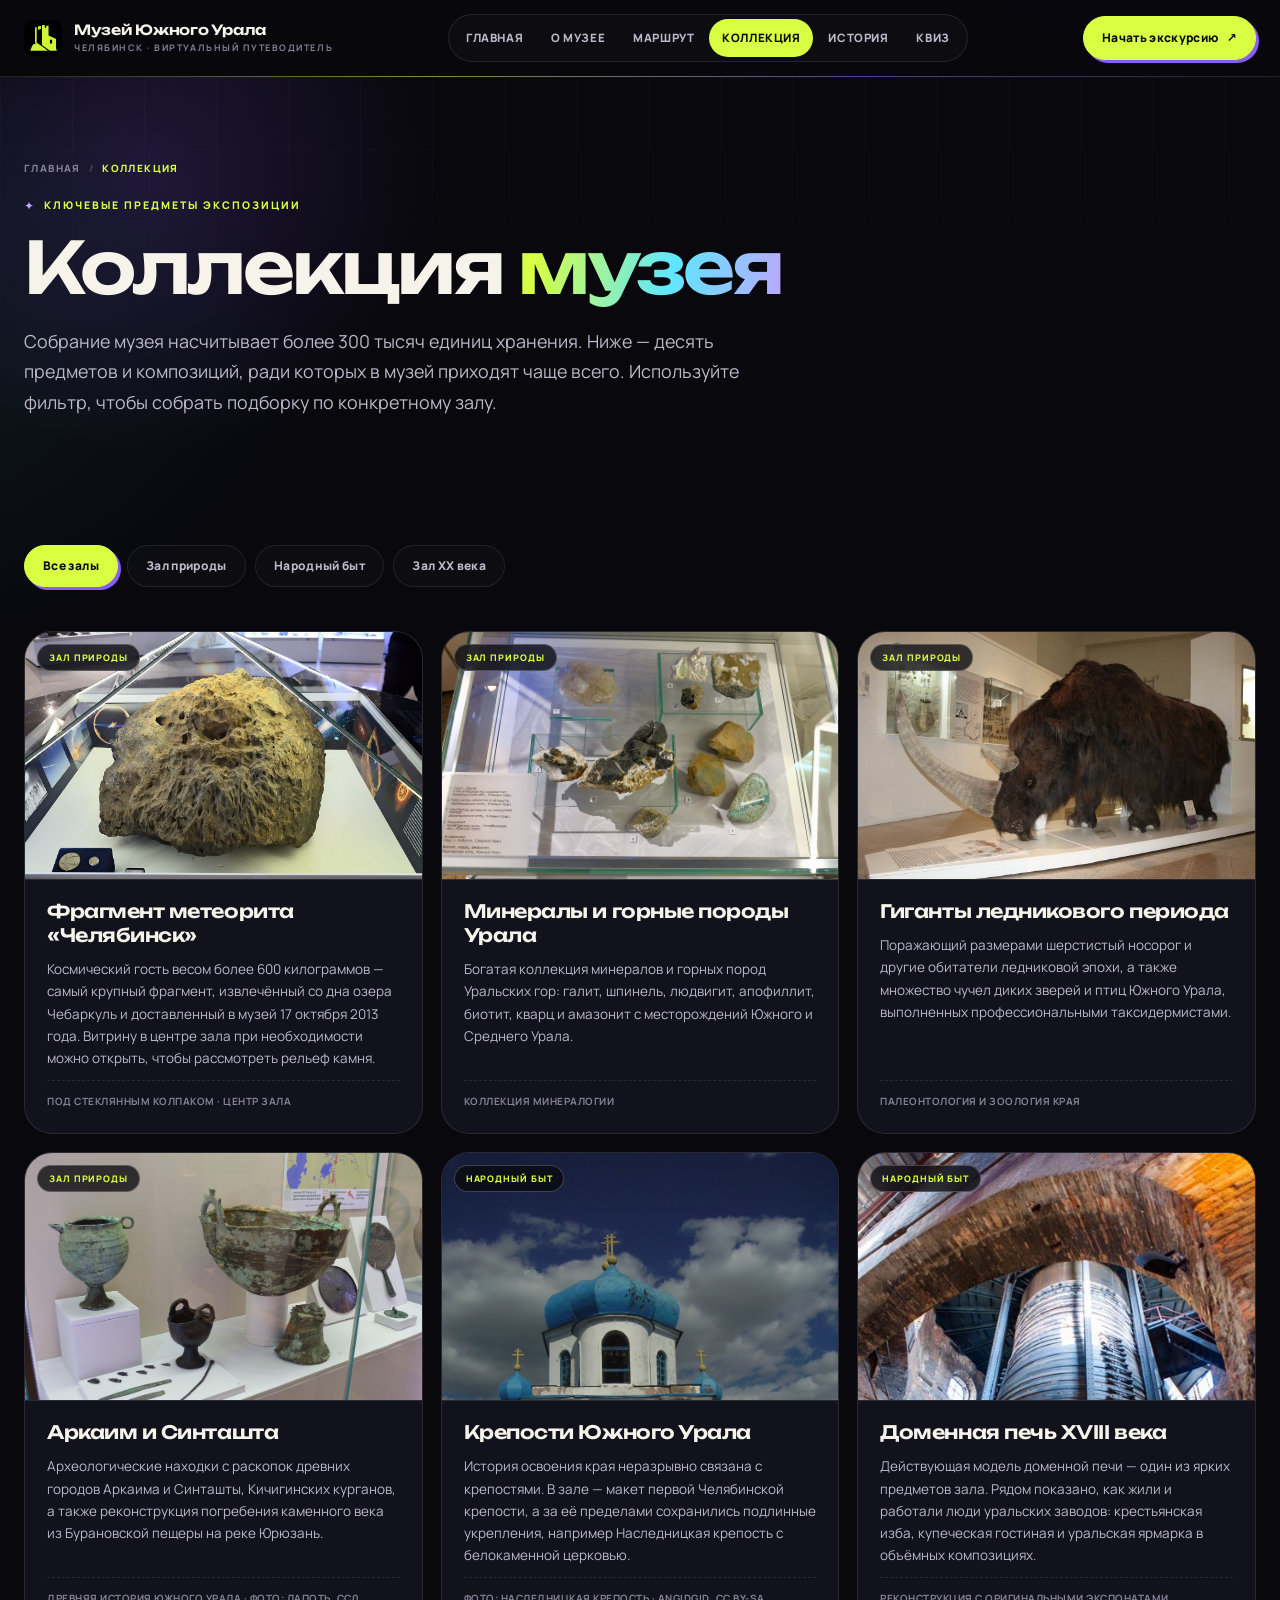
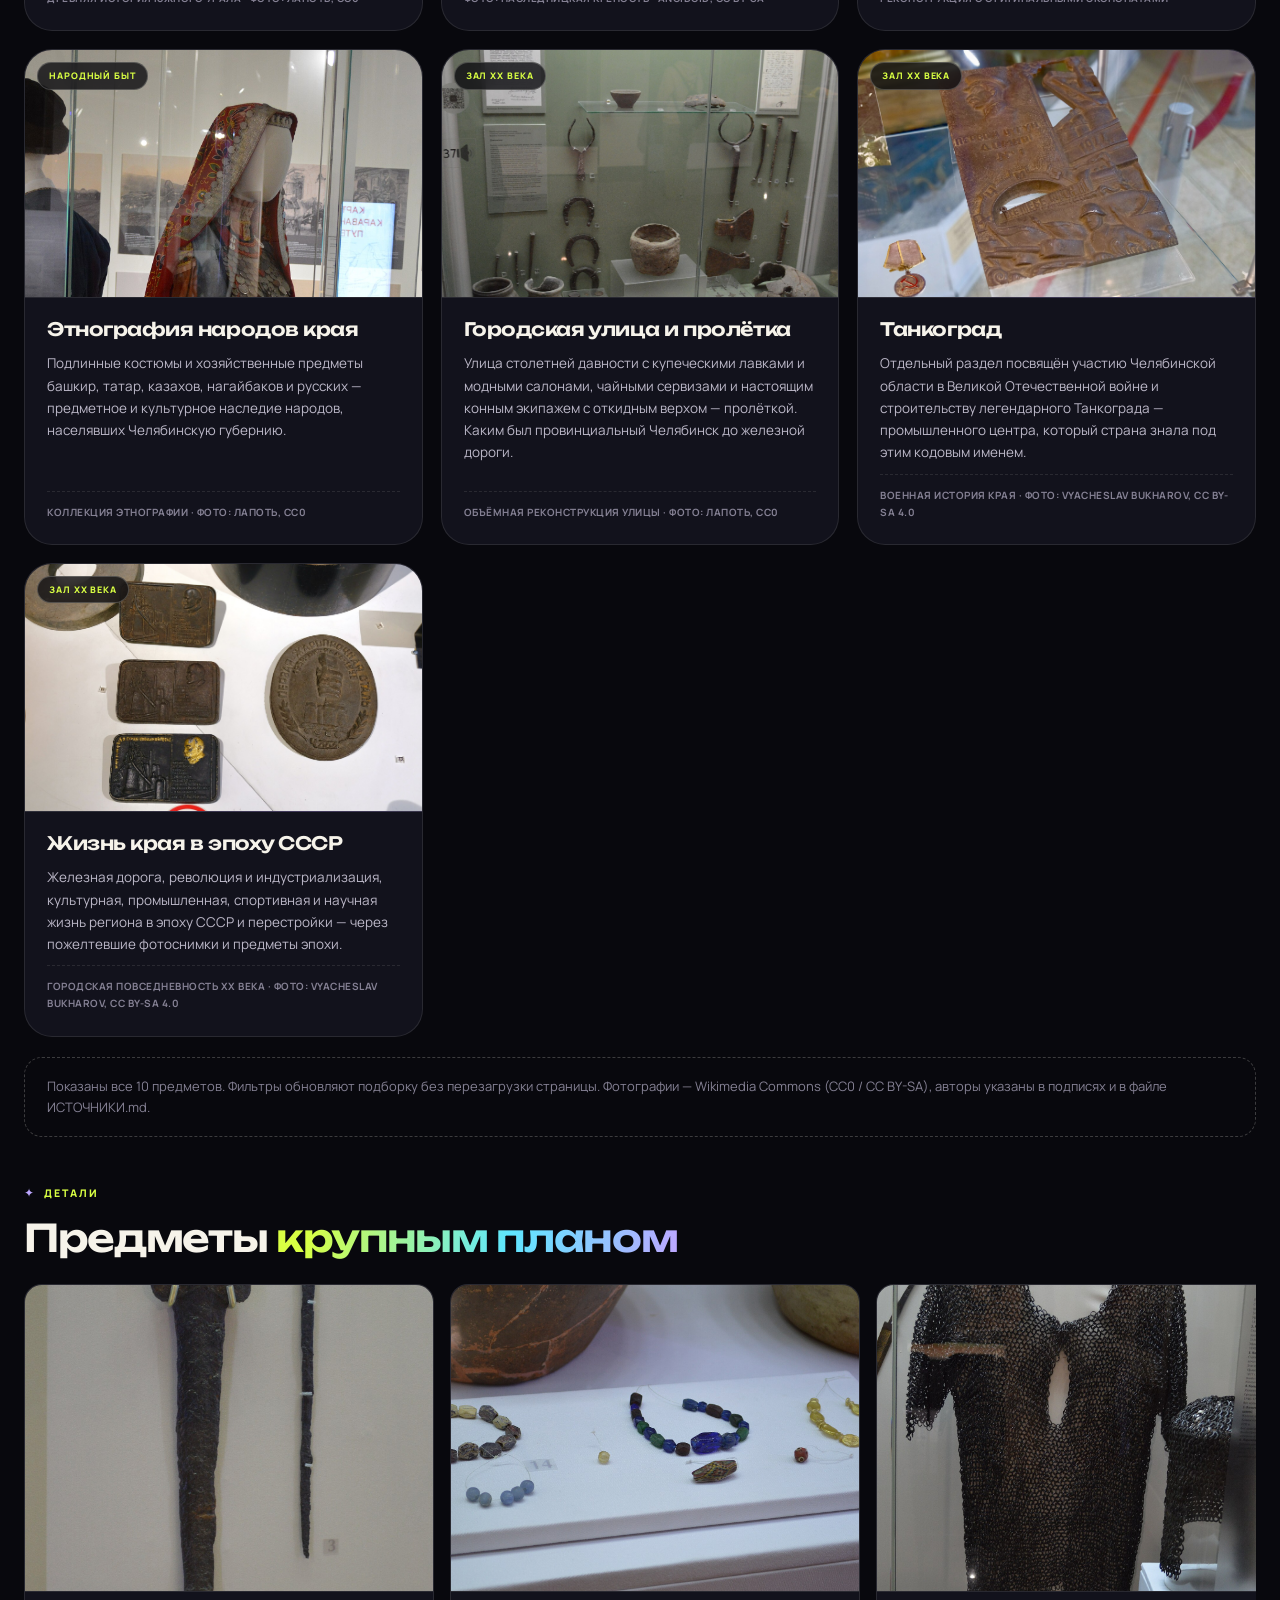
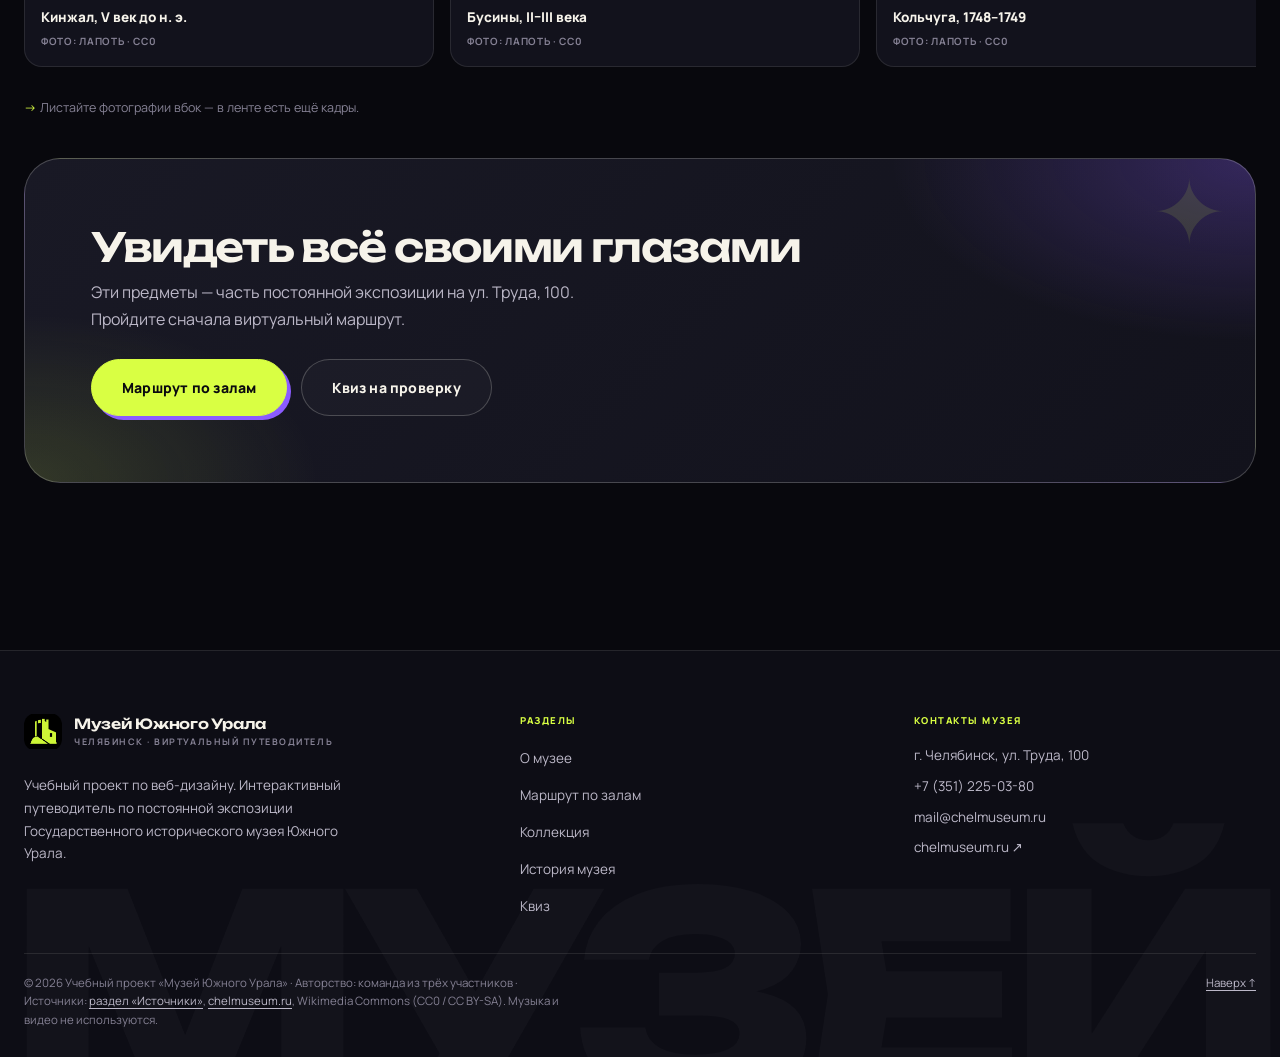
==== collection.html @ 5af78d79 "Сайт музея Южного Урала" ====
<!doctype html>
<html lang="ru">
<head>
  <meta charset="utf-8">
  <meta name="viewport" content="width=device-width, initial-scale=1">
  <meta name="theme-color" content="#08080d">
  <meta name="description" content="Коллекция постоянной экспозиции: метеорит «Челябинск», минералы Урала, макет крепости, доменная печь XVIII века, этнография и городская улица XX века.">
  <title>Коллекция · Музей Южного Урала — Челябинск</title>
  <link rel="stylesheet" href="css/style.css">
  <script src="js/main.js" defer></script>
  <script src="js/collection.js" defer></script>
</head>
<body>
  <a class="skip-link" href="#main">Перейти к содержанию</a>
  <header class="site-header">
    <div class="container">
      <a class="brand" href="index.html" aria-label="Музей Южного Урала — на главную">
        <img src="assets/images/Group 1.png" class="brand-mark" alt="Логотип" style="background: none; box-shadow: none; transform: none; object-fit: contain;">
        <span class="brand-name">Музей Южного Урала<span class="brand-sub">Челябинск · виртуальный путеводитель</span></span>
      </a>
      <button class="nav-toggle" type="button" aria-expanded="false" aria-controls="main-nav" aria-label="Открыть меню">
        <span aria-hidden="true"></span>
      </button>

      <nav class="main-nav" id="main-nav" aria-label="Основная навигация">
        <a href="index.html">Главная</a>
        <a href="museum.html">О музее</a>
        <a href="route.html">Маршрут</a>
        <a href="collection.html">Коллекция</a>
        <a href="history.html">История</a>
        <a href="quiz.html">Квиз</a>
      </nav>

      <a class="header-cta" href="route.html">Начать экскурсию <span aria-hidden="true">↗</span></a>
    </div>
  </header>

  <main id="main">

    <section class="page-hero" aria-labelledby="page-title">
      <div class="container">
        <ol class="breadcrumbs">
          <li><a href="index.html">Главная</a></li>
          <li aria-current="page">Коллекция</li>
        </ol>

        <p class="eyebrow">Ключевые предметы экспозиции</p>
        <h1 class="page-title" id="page-title">Коллекция <em>музея</em></h1>
        <p class="page-lead">
          Собрание музея насчитывает более 300 тысяч единиц хранения.
          Ниже — десять предметов и композиций, ради которых в музей приходят чаще всего.
          Используйте фильтр, чтобы собрать подборку по конкретному залу.
        </p>
      </div>
    </section>

    <section class="section section--tight" aria-label="Подборка экспонатов">
      <div class="container">

        <div class="filters" role="group" aria-label="Фильтр по залам">
          <button class="filter-button is-active" type="button" data-filter="all" aria-pressed="true">Все залы</button>
          <button class="filter-button" type="button" data-filter="hall1" aria-pressed="false">Зал природы</button>
          <button class="filter-button" type="button" data-filter="hall2" aria-pressed="false">Народный быт</button>
          <button class="filter-button" type="button" data-filter="hall3" aria-pressed="false">Зал XX века</button>
        </div>

        <div class="exhibit-grid" id="exhibit-grid">

          <!-- Зал 1 -->
          <article class="exhibit" data-hall="hall1">
            <div class="exhibit-media">
              <img src="assets/images/meteorite.jpg" width="1400" height="1050"
                   alt="Фрагмент Челябинского метеорита в стеклянной витрине">
              <span class="exhibit-hall">Зал природы</span>
            </div>
            <div class="exhibit-body">
              <h3>Фрагмент метеорита «Челябинск»</h3>
              <p>
                Космический гость весом более 600 килограммов — самый крупный фрагмент,
                извлечённый со дна озера Чебаркуль и доставленный в музей 17 октября 2013 года.
                Витрину в центре зала при необходимости можно открыть, чтобы рассмотреть рельеф камня.
              </p>
              <span class="exhibit-note">Под стеклянным колпаком · центр зала</span>
            </div>
          </article>

          <article class="exhibit" data-hall="hall1">
            <div class="exhibit-media">
              <img src="assets/images/minerals.jpg" width="1400" height="787"
                   alt="Витрина с образцами минералов и горных пород Уральских гор">
              <span class="exhibit-hall">Зал природы</span>
            </div>
            <div class="exhibit-body">
              <h3>Минералы и горные породы Урала</h3>
              <p>
                Богатая коллекция минералов и горных пород Уральских гор: галит, шпинель,
                людвигит, апофиллит, биотит, кварц и амазонит с месторождений Южного и Среднего Урала.
              </p>
              <span class="exhibit-note">Коллекция минералогии</span>
            </div>
          </article>

          <article class="exhibit" data-hall="hall1">
                        <div class="exhibit-media">
              <img src="assets/images/129701196636447-med.jpeg" width="1400" height="787" loading="lazy" alt="Шерстистый носорог в экспозиции музея">
              <span class="exhibit-hall">Зал природы</span>
            </div>
            <div class="exhibit-body">
              <h3>Гиганты ледникового периода</h3>
              <p>
                Поражающий размерами шерстистый носорог и другие обитатели ледниковой эпохи,
                а также множество чучел диких зверей и птиц Южного Урала, выполненных
                профессиональными таксидермистами.
              </p>
              <span class="exhibit-note">Палеонтология и зоология края</span>
            </div>
          </article>

          <article class="exhibit" data-hall="hall1">
            <div class="exhibit-media">
              <img src="assets/images/artifact-cauldrons.jpg" width="1920" height="1423" loading="lazy"
                   alt="Бронзовые котлы иткульской культуры — археологические находки древнего Южного Урала">
              <span class="exhibit-hall">Зал природы</span>
            </div>
            <div class="exhibit-body">
              <h3>Аркаим и Синташта</h3>
              <p>
                Археологические находки с раскопок древних городов Аркаима и Синташты,
                Кичигинских курганов, а также реконструкция погребения каменного века
                из Бурановской пещеры на реке Юрюзань.
              </p>
              <span class="exhibit-note">Древняя история Южного Урала · фото: Лапоть, CC0</span>
            </div>
          </article>

          <!-- Зал 2 -->
          <article class="exhibit" data-hall="hall2">
            <div class="exhibit-media">
              <img src="assets/images/fortress.jpg" width="1400" height="1867"
                   alt="Белая Наследницкая крепость с голубыми главами под облачным небом">
              <span class="exhibit-hall">Народный быт</span>
            </div>
            <div class="exhibit-body">
              <h3>Крепости Южного Урала</h3>
              <p>
                История освоения края неразрывно связана с крепостями. В зале — макет
                первой Челябинской крепости, а за её пределами сохранились подлинные
                укрепления, например Наследницкая крепость с белокаменной церковью.
              </p>
              <span class="exhibit-note">Фото: Наследницкая крепость · Angidgid, CC BY-SA</span>
            </div>
          </article>

          <article class="exhibit" data-hall="hall2">
            <div class="exhibit-media">
              <img src="assets/images/severskaya-domna-7.jpg" width="1400" height="1050" loading="lazy" alt="Действующая модель доменной печи XVIII века в экспозиции">
              <span class="exhibit-hall">Народный быт</span>
            </div>
            <div class="exhibit-body">
              <h3>Доменная печь XVIII века</h3>
              <p>
                Действующая модель доменной печи — один из ярких предметов зала.
                Рядом показано, как жили и работали люди уральских заводов: крестьянская
                изба, купеческая гостиная и уральская ярмарка в объёмных композициях.
              </p>
              <span class="exhibit-note">Реконструкция с оригинальными экспонатами</span>
            </div>
          </article>

          <article class="exhibit" data-hall="hall2">
            <div class="exhibit-media">
              <img src="assets/images/artifact-dress.jpg" width="1280" height="2285" loading="lazy"
                   alt="Башкирский праздничный женский костюм 1920-х годов в экспозиции музея">
              <span class="exhibit-hall">Народный быт</span>
            </div>
            <div class="exhibit-body">
              <h3>Этнография народов края</h3>
              <p>
                Подлинные костюмы и хозяйственные предметы башкир, татар, казахов,
                нагайбаков и русских — предметное и культурное наследие народов,
                населявших Челябинскую губернию.
              </p>
              <span class="exhibit-note">Коллекция этнографии · фото: Лапоть, CC0</span>
            </div>
          </article>

          <!-- Зал 3 -->
          <article class="exhibit" data-hall="hall3">
            <div class="exhibit-media">
              <img src="assets/images/artifact-ware.jpg" width="1920" height="1578" loading="lazy"
                   alt="Городская посуда, утюги и предметы быта XVIII–XIX веков из собрания музея">
              <span class="exhibit-hall">Зал XX века</span>
            </div>
            <div class="exhibit-body">
              <h3>Городская улица и пролётка</h3>
              <p>
                Улица столетней давности с купеческими лавками и модными салонами,
                чайными сервизами и настоящим конным экипажем с откидным верхом — пролёткой.
                Каким был провинциальный Челябинск до железной дороги.
              </p>
              <span class="exhibit-note">Объёмная реконструкция улицы · фото: Лапоть, CC0</span>
            </div>
          </article>

          <article class="exhibit" data-hall="hall3">
            <div class="exhibit-media">
              <img src="assets/images/hall-xx.jpg" width="1920" height="1077" loading="lazy"
                   alt="Экспозиция зала истории XX века с витринами и объёмными композициями">
              <span class="exhibit-hall">Зал XX века</span>
            </div>
            <div class="exhibit-body">
              <h3>Танкоград</h3>
              <p>
                Отдельный раздел посвящён участию Челябинской области в Великой
                Отечественной войне и строительству легендарного Танкограда —
                промышленного центра, который страна знала под этим кодовым именем.
              </p>
              <span class="exhibit-note">Военная история края · фото: Vyacheslav Bukharov, CC BY-SA 4.0</span>
            </div>
          </article>

          <article class="exhibit" data-hall="hall3">
            <div class="exhibit-media">
              <img src="assets/images/hall-xx-2.jpg" width="1920" height="1077" loading="lazy"
                   alt="Витрины зала истории XX века с документами, фотографиями и предметами эпохи">
              <span class="exhibit-hall">Зал XX века</span>
            </div>
            <div class="exhibit-body">
              <h3>Жизнь края в эпоху СССР</h3>
              <p>
                Железная дорога, революция и индустриализация, культурная,
                промышленная, спортивная и научная жизнь региона в эпоху СССР
                и перестройки — через пожелтевшие фотоснимки и предметы эпохи.
              </p>
              <span class="exhibit-note">Городская повседневность XX века · фото: Vyacheslav Bukharov, CC BY-SA 4.0</span>
            </div>
          </article>

        </div>

        <p class="license-note" id="filter-status" role="status" aria-live="polite">
          Показаны все 10 предметов. Фильтры обновляют подборку без перезагрузки страницы.
          Фотографии — Wikimedia Commons (CC0 / CC BY-SA), авторы указаны в подписях
          и в файле ИСТОЧНИКИ.md.
        </p>

        <div class="section-head reveal" style="margin-top: 48px; margin-bottom: 22px;">
          <div>
            <p class="eyebrow">Детали</p>
            <h2 class="section-title" style="font-size: clamp(24px, 3vw, 38px);">Предметы <em>крупным планом</em></h2>
          </div>
        </div>

        <div class="photo-strip reveal">
          <figure>
            <img src="assets/images/artifact-dagger.jpg" width="1280" height="2290" loading="lazy"
                 alt="Кинжал V века до нашей эры из археологической коллекции музея">
            <figcaption>
              <strong>Кинжал, V век до н. э.</strong>
              <span>Фото: Лапоть · CC0</span>
            </figcaption>
          </figure>
          <figure>
            <img src="assets/images/artifact-beads.jpg" width="1920" height="1041" loading="lazy"
                 alt="Бусины II–III веков из стекла и сердолика">
            <figcaption>
              <strong>Бусины, II–III века</strong>
              <span>Фото: Лапоть · CC0</span>
            </figcaption>
          </figure>
          <figure>
            <img src="assets/images/artifact-chainmail.jpg" width="1280" height="1532" loading="lazy"
                 alt="Кольчуга середины XVIII века из Центральной Азии">
            <figcaption>
              <strong>Кольчуга, 1748–1749</strong>
              <span>Фото: Лапоть · CC0</span>
            </figcaption>
          </figure>
          <figure>
            <img src="assets/images/artifact-sword.jpg" width="1280" height="2164" loading="lazy"
                 alt="Европейский меч X–XI веков, найденный в Челябинской области">
            <figcaption>
              <strong>Меч, X–XI века</strong>
              <span>Фото: Лапоть · CC0</span>
            </figcaption>
          </figure>
        </div>
        <p class="gallery-note">Листайте фотографии вбок — в ленте есть ещё кадры.</p>

        <div class="cta-block reveal" style="margin-top: 40px;">
          <div>
            <h2>Увидеть всё своими глазами</h2>
            <p>Эти предметы — часть постоянной экспозиции на ул. Труда, 100. Пройдите сначала виртуальный маршрут.</p>
          </div>
          <div class="cta-actions">
            <a class="button button--primary" href="route.html">Маршрут по залам</a>
            <a class="button button--ghost" href="quiz.html">Квиз на проверку</a>
          </div>
        </div>

      </div>
    </section>

  </main>

  <footer class="site-footer">
    <div class="container">
      <div class="footer-grid">
        <div class="footer-about">
          <a class="brand" href="index.html">
            <img src="assets/images/Group 1.png" class="brand-mark" alt="Логотип" style="background: none; box-shadow: none; transform: none; object-fit: contain;">
            <span class="brand-name">Музей Южного Урала<span class="brand-sub">Челябинск · виртуальный путеводитель</span></span>
          </a>
          <p>
            Учебный проект по веб-дизайну. Интерактивный путеводитель по постоянной
            экспозиции Государственного исторического музея Южного Урала.
          </p>
        </div>

        <div class="footer-col">
          <h3>Разделы</h3>
          <ul>
            <li><a href="museum.html">О музее</a></li>
            <li><a href="route.html">Маршрут по залам</a></li>
            <li><a href="collection.html">Коллекция</a></li>
            <li><a href="history.html">История музея</a></li>
            <li><a href="quiz.html">Квиз</a></li>
          </ul>
        </div>

        <div class="footer-col">
          <h3>Контакты музея</h3>
          <address>
            <span>г. Челябинск, ул. Труда, 100</span>
            <a href="tel:+73512250380">+7 (351) 225-03-80</a>
            <a href="mailto:mail@chelmuseum.ru">mail@chelmuseum.ru</a>
            <a href="https://chelmuseum.ru/" target="_blank" rel="noreferrer">chelmuseum.ru ↗</a>
          </address>
        </div>
      </div>

      <div class="footer-bottom">
        <p>
          © <span id="current-year">2026</span> Учебный проект «Музей Южного Урала» ·
          Авторство: команда из трёх участников · Источники: <a href="index.html#sources">раздел «Источники»</a>,
          <a href="https://chelmuseum.ru/" target="_blank" rel="noreferrer">chelmuseum.ru</a>,
          Wikimedia Commons (CC0 / CC BY-SA). Музыка и видео не используются.
        </p>
        <a href="#main">Наверх ↑</a>
      </div>
    </div>
  </footer>
</body>
</html>
---- css/style.css ----
@font-face {
  font-family: 'Manrope';
  src: url('../assets/fonts/manrope-400.ttf') format('truetype');
  font-weight: 400;
  font-style: normal;
  font-display: swap;
}
@font-face {
  font-family: 'Manrope';
  src: url('../assets/fonts/manrope-500.ttf') format('truetype');
  font-weight: 500;
  font-style: normal;
  font-display: swap;
}
@font-face {
  font-family: 'Manrope';
  src: url('../assets/fonts/manrope-700.ttf') format('truetype');
  font-weight: 700;
  font-style: normal;
  font-display: swap;
}
@font-face {
  font-family: 'Manrope';
  src: url('../assets/fonts/manrope-800.ttf') format('truetype');
  font-weight: 800;
  font-style: normal;
  font-display: swap;
}
@font-face {
  font-family: 'Unbounded';
  src: url('../assets/fonts/unbounded-400.ttf') format('truetype');
  font-weight: 400;
  font-style: normal;
  font-display: swap;
}
@font-face {
  font-family: 'Unbounded';
  src: url('../assets/fonts/unbounded-600.ttf') format('truetype');
  font-weight: 600;
  font-style: normal;
  font-display: swap;
}
@font-face {
  font-family: 'Unbounded';
  src: url('../assets/fonts/unbounded-800.ttf') format('truetype');
  font-weight: 800;
  font-style: normal;
  font-display: swap;
}

:root {
  color-scheme: dark;

  --bg: #08080d;
  --bg-soft: #0d0d15;
  --surface: #12121c;
  --surface-2: #191925;
  --surface-3: #22222f;
  --line: rgba(246, 243, 234, 0.10);
  --line-strong: rgba(246, 243, 234, 0.22);

  --ink: #f6f3ea;
  --ink-dim: #bcb8c8;
  --muted: #858194;

  --lime: #d9ff43;
  --lime-2: #edffa0;
  --violet: #8b5cff;
  --violet-2: #bda7ff;
  --coral: #ff6b57;
  --cyan: #5ee7ff;
  --ok: #7dffa8;

  --display: 'Unbounded', 'Segoe UI', system-ui, -apple-system, 'Helvetica Neue', Arial, sans-serif;
  --sans: 'Manrope', 'Segoe UI', system-ui, -apple-system, 'Helvetica Neue', Arial, sans-serif;
  --mono: Consolas, 'Courier New', monospace;

  --radius: 18px;
  --radius-lg: 28px;
  --radius-xl: 36px;
  --container: 1240px;
  --header-h: 76px;

  --shadow: 0 24px 60px rgba(0, 0, 0, 0.5);
  --shadow-lime: 0 0 44px rgba(217, 255, 67, 0.22);
}

/* ---------- Базовые правила ---------- */
*, *::before, *::after { box-sizing: border-box; }

html {
  scroll-behavior: smooth;
  scroll-padding-top: calc(var(--header-h) + 18px);
  overflow-x: hidden;
  overflow-x: clip;
}

body {
  margin: 0;
  background:
    radial-gradient(900px 620px at 88% -8%, rgba(139, 92, 255, 0.17), transparent 62%),
    radial-gradient(760px 520px at -12% 8%, rgba(94, 231, 255, 0.08), transparent 60%),
    var(--bg);
  color: var(--ink);
  font-family: var(--sans);
  font-size: 16px;
  font-weight: 400;
  line-height: 1.68;
  -webkit-font-smoothing: antialiased;
  text-rendering: optimizeLegibility;
}

[hidden] { display: none !important; }

img { max-width: 100%; height: auto; display: block; }

a {
  color: var(--lime);
  text-decoration-thickness: 1px;
  text-underline-offset: 3px;
  transition: color 0.2s ease;
}
a:hover { color: var(--violet-2); }

button { font: inherit; }

:focus-visible {
  outline: 3px solid var(--lime);
  outline-offset: 3px;
  border-radius: 6px;
}

::selection { background: var(--lime); color: #0a0a0f; }

.container {
  width: min(var(--container), 100% - 48px);
  margin-inline: auto;
}

.sr-only {
  position: absolute;
  width: 1px; height: 1px;
  margin: -1px; padding: 0;
  overflow: hidden;
  clip: rect(0 0 0 0);
  white-space: nowrap; border: 0;
}

.skip-link {
  position: absolute;
  left: 16px; top: -70px;
  z-index: 100;
  padding: 12px 18px;
  background: var(--lime);
  color: #0a0a0f;
  font-weight: 800;
  border-radius: 0 0 12px 12px;
  text-decoration: none;
  transition: top 0.2s ease;
}
.skip-link:focus { top: 0; color: #0a0a0f; }

/* ---------- Шапка ---------- */
.site-header {
  position: sticky;
  top: 0;
  z-index: 50;
  background: rgba(8, 8, 13, 0.82);
  backdrop-filter: blur(18px) saturate(140%);
  border-bottom: 1px solid var(--line);
}

.site-header::after {
  content: '';
  position: absolute;
  left: 0; right: 0; bottom: -1px;
  height: 1px;
  background: linear-gradient(90deg, transparent, rgba(217, 255, 67, 0.5), rgba(139, 92, 255, 0.5), transparent);
  pointer-events: none;
}

.site-header .container {
  min-height: var(--header-h);
  display: flex;
  align-items: center;
  justify-content: space-between;
  gap: 18px;
}

.brand {
  display: inline-flex;
  align-items: center;
  gap: 12px;
  text-decoration: none;
  color: var(--ink);
}
.brand:hover { color: var(--ink); }

.brand-mark {
  width: 38px; height: 38px;
  flex: none;
  border: 0;
  border-radius: 12px;
  position: relative;
  display: grid;
  place-items: center;
  background: linear-gradient(135deg, var(--lime), #a9df00);
  box-shadow: 0 0 26px rgba(217, 255, 67, 0.28);
  transform: rotate(-6deg);
}
.brand-mark::before,
.brand-mark::after {
  content: '';
  position: absolute;
  width: 17px; height: 3px;
  border-radius: 3px;
  background: #0a0a0f;
}
.brand-mark::before { transform: rotate(45deg); }
.brand-mark::after { transform: rotate(-45deg); }

.brand-name {
  font-family: var(--display);
  font-weight: 600;
  font-size: 14px;
  line-height: 1.2;
  letter-spacing: -0.02em;
}
.brand-sub {
  display: block;
  font-family: var(--sans);
  font-weight: 700;
  font-size: 9px;
  letter-spacing: 0.17em;
  text-transform: uppercase;
  color: var(--muted);
  margin-top: 4px;
}

.main-nav {
  display: flex;
  align-items: center;
  gap: 2px;
  padding: 4px;
  border: 1px solid var(--line);
  border-radius: 999px;
  background: rgba(255, 255, 255, 0.025);
}

.main-nav a {
  color: var(--ink-dim);
  text-decoration: none;
  font-family: var(--sans);
  font-size: 11.5px;
  font-weight: 800;
  letter-spacing: 0.05em;
  text-transform: uppercase;
  padding: 9px 13px;
  border-radius: 999px;
  border: 0;
  white-space: nowrap;
  transition: color 0.2s ease, background 0.2s ease;
}
.main-nav a:hover { color: var(--ink); background: rgba(255, 255, 255, 0.06); }
.main-nav a[aria-current='page'] {
  color: #0a0a0f;
  background: var(--lime);
}

.header-cta {
  display: inline-flex;
  align-items: center;
  gap: 8px;
  padding: 11px 18px;
  border: 1px solid var(--lime);
  border-radius: 999px;
  background: var(--lime);
  color: #0a0a0f;
  text-decoration: none;
  font-size: 12px;
  font-weight: 800;
  letter-spacing: 0.03em;
  white-space: nowrap;
  box-shadow: 3px 3px 0 var(--violet);
  transition: transform 0.18s ease, box-shadow 0.18s ease, background 0.2s ease;
}
.header-cta:hover {
  background: var(--lime-2);
  color: #0a0a0f;
  transform: translate(-2px, -2px);
  box-shadow: 5px 5px 0 var(--violet);
}

.nav-toggle {
  display: none;
  width: 44px; height: 44px;
  background: var(--surface);
  border: 1px solid var(--line-strong);
  border-radius: 12px;
  cursor: pointer;
  position: relative;
}
.nav-toggle span,
.nav-toggle span::before,
.nav-toggle span::after {
  content: '';
  position: absolute;
  left: 11px; right: 11px;
  height: 2px;
  background: var(--ink);
  border-radius: 2px;
  transition: transform 0.2s ease, opacity 0.2s ease;
}
.nav-toggle span { top: 21px; }
.nav-toggle span::before { top: -7px; }
.nav-toggle span::after { top: 7px; }
.nav-toggle[aria-expanded='true'] span { background: transparent; }
.nav-toggle[aria-expanded='true'] span::before { transform: translateY(7px) rotate(45deg); }
.nav-toggle[aria-expanded='true'] span::after { transform: translateY(-7px) rotate(-45deg); }

/* ---------- Типографика секций ---------- */
.eyebrow {
  display: flex;
  flex-wrap: wrap;
  align-items: center;
  gap: 8px;
  margin: 0 0 16px;
  font-family: var(--sans);
  font-size: 10.5px;
  font-weight: 800;
  letter-spacing: 0.19em;
  text-transform: uppercase;
  color: var(--lime);
}
.eyebrow::before {
  content: '✦';
  font-size: 12px;
  line-height: 1;
  color: var(--violet-2);
}

.section-title {
  margin: 0;
  font-family: var(--display);
  font-weight: 600;
  font-size: clamp(30px, 4.5vw, 54px);
  line-height: 1.06;
  letter-spacing: -0.035em;
  text-wrap: balance;
}
.section-title em,
.page-title em,
.hero-title em,
.split h2 em,
.cta-block h2 em {
  font-style: normal;
  background: linear-gradient(100deg, var(--lime) 8%, var(--cyan) 58%, var(--violet-2) 100%);
  -webkit-background-clip: text;
  background-clip: text;
  color: transparent;
}

.section-lead {
  margin: 16px 0 0;
  max-width: 62ch;
  color: var(--ink-dim);
  font-size: 16.5px;
  line-height: 1.7;
}

.section { padding: clamp(64px, 9vw, 120px) 0; }
.section--tight { padding: clamp(44px, 6vw, 80px) 0; }
.section--soft {
  background:
    radial-gradient(700px 340px at 12% 0%, rgba(139, 92, 255, 0.10), transparent 70%),
    var(--bg-soft);
  border-block: 1px solid var(--line);
}

.section-head {
  display: flex;
  flex-wrap: wrap;
  align-items: flex-end;
  justify-content: space-between;
  gap: 24px;
  margin-bottom: clamp(32px, 4.5vw, 56px);
}
.section-head .section-lead { margin-top: 10px; }

/* ---------- Кнопки ---------- */
.button {
  display: inline-flex;
  align-items: center;
  justify-content: center;
  gap: 10px;
  padding: 16px 30px;
  border-radius: 999px;
  border: 1px solid transparent;
  font-family: var(--sans);
  font-size: 14px;
  font-weight: 800;
  letter-spacing: 0.015em;
  text-decoration: none;
  cursor: pointer;
  transition: transform 0.18s ease, background 0.2s ease, border-color 0.2s ease, color 0.2s ease, box-shadow 0.18s ease;
}
.button:active { transform: translateY(1px); }

.button--primary {
  background: var(--lime);
  border-color: var(--lime);
  color: #0a0a0f;
  box-shadow: 4px 4px 0 var(--violet);
}
.button--primary:hover {
  background: var(--lime-2);
  border-color: var(--lime-2);
  color: #0a0a0f;
  transform: translate(-2px, -2px);
  box-shadow: 6px 6px 0 var(--violet);
}

.button--ghost {
  border-color: var(--line-strong);
  color: var(--ink);
  background: rgba(255, 255, 255, 0.025);
}
.button--ghost:hover {
  border-color: var(--lime);
  color: var(--lime);
  background: rgba(217, 255, 67, 0.06);
}

/* ---------- Главная: hero ---------- */
.hero {
  position: relative;
  overflow: hidden;
  padding: clamp(48px, 7vw, 96px) 0 clamp(46px, 6vw, 82px);
}

.hero::before {
  content: '';
  position: absolute;
  top: -280px; right: -180px;
  width: 720px; height: 720px;
  background: radial-gradient(circle, rgba(217, 255, 67, 0.16), rgba(139, 92, 255, 0.10) 42%, transparent 68%);
  pointer-events: none;
}
.hero::after {
  content: '';
  position: absolute;
  left: -180px; bottom: -220px;
  width: 560px; height: 560px;
  background: radial-gradient(circle, rgba(94, 231, 255, 0.10), transparent 66%);
  pointer-events: none;
}

.hero-grid {
  position: relative;
  z-index: 1;
  display: grid;
  grid-template-columns: 1.06fr 0.94fr;
  gap: clamp(34px, 5vw, 74px);
  align-items: center;
}

.hero-title {
  margin: 0;
  font-family: var(--display);
  font-weight: 600;
  font-size: clamp(40px, 5.7vw, 78px);
  line-height: 0.98;
  letter-spacing: -0.045em;
  text-wrap: balance;
}

.hero-lead {
  margin: 24px 0 0;
  max-width: 54ch;
  font-size: clamp(16px, 1.45vw, 18.5px);
  line-height: 1.68;
  color: var(--ink-dim);
}

.hero-chips {
  display: flex;
  flex-wrap: wrap;
  gap: 8px;
  margin-top: 22px;
}
.hero-chips span {
  display: inline-flex;
  align-items: center;
  padding: 6px 12px;
  border: 1px solid var(--line);
  border-radius: 999px;
  background: rgba(255, 255, 255, 0.03);
  color: var(--muted);
  font-size: 10.5px;
  font-weight: 800;
  letter-spacing: 0.12em;
  text-transform: uppercase;
}
.hero-chips span:nth-child(2) {
  border-color: rgba(139, 92, 255, 0.45);
  color: var(--violet-2);
}
.hero-chips span:nth-child(3) {
  border-color: rgba(255, 107, 87, 0.4);
  color: var(--coral);
}

.hero-actions {
  display: flex;
  flex-wrap: wrap;
  gap: 14px;
  margin-top: 34px;
}

.hero-meta {
  margin-top: 40px;
  padding-top: 0;
  border-top: 0;
  display: grid;
  grid-template-columns: repeat(3, minmax(0, 1fr));
  gap: 10px;
}
.hero-meta > div {
  padding: 14px 16px;
  border: 1px solid var(--line);
  border-radius: 14px;
  background: rgba(255, 255, 255, 0.025);
}
.hero-meta dt {
  font-family: var(--sans);
  font-size: 9.5px;
  font-weight: 800;
  letter-spacing: 0.16em;
  text-transform: uppercase;
  color: var(--muted);
}
.hero-meta dd {
  margin: 6px 0 0;
  font-family: var(--display);
  font-weight: 600;
  font-size: 17px;
  line-height: 1.25;
  color: var(--ink);
}
.hero-meta dd span { color: var(--lime); }

.hero-figure { position: relative; margin: 0; }

.hero-figure::before {
  content: '';
  position: absolute;
  inset: 18px -14px -14px 18px;
  border: 1px solid rgba(217, 255, 67, 0.55);
  border-radius: var(--radius-lg);
  transform: rotate(3deg);
  pointer-events: none;
}

.hero-figure .frame {
  position: relative;
  border-radius: var(--radius-lg);
  overflow: hidden;
  border: 1px solid var(--line-strong);
  box-shadow: var(--shadow);
  transform: rotate(-1.2deg);
  transition: transform 0.35s ease;
}
.hero-figure:hover .frame { transform: rotate(0deg); }

.hero-figure img {
  width: 100%;
  aspect-ratio: 4 / 4.05;
  object-fit: cover;
}

.hero-figure .frame::after {
  content: '';
  position: absolute;
  inset: 0;
  background: linear-gradient(to top, rgba(8, 8, 13, 0.72), transparent 48%);
  pointer-events: none;
}

.hero-figure figcaption {
  position: absolute;
  left: 16px; right: 16px; bottom: 14px;
  z-index: 2;
  display: flex;
  flex-wrap: wrap;
  justify-content: space-between;
  gap: 8px 14px;
  font-family: var(--sans);
  font-size: 9.5px;
  font-weight: 700;
  letter-spacing: 0.08em;
  text-transform: uppercase;
  color: var(--ink-dim);
}
.hero-figure figcaption span:first-child { color: var(--ink); }

.hero-stamp {
  position: absolute;
  top: -24px; right: -16px;
  width: 118px; height: 118px;
  border-radius: 50%;
  background: var(--lime);
  color: #0a0a0f;
  display: grid;
  place-items: center;
  text-align: center;
  font-family: var(--display);
  font-size: 9.5px;
  font-weight: 800;
  letter-spacing: -0.01em;
  text-transform: uppercase;
  line-height: 1.35;
  transform: rotate(11deg);
  border: 4px solid var(--bg);
  box-shadow: 7px 7px 0 var(--violet);
}

/* ---------- Бегущая строка ---------- */
.ticker {
  position: relative;
  z-index: 2;
  overflow: hidden;
  padding: 15px 0;
  background: var(--lime);
  color: #0a0a0f;
  border-block: 1px solid rgba(8, 8, 13, 0.5);
  transform: rotate(-0.7deg) scale(1.02);
  margin-top: 8px;
}
.ticker-track {
  display: flex;
  width: max-content;
  animation: ticker 34s linear infinite;
}
.ticker-group { display: flex; align-items: center; }
.ticker-item {
  display: inline-flex;
  align-items: center;
  gap: 20px;
  padding: 0 24px;
  font-family: var(--display);
  font-size: 12px;
  font-weight: 600;
  letter-spacing: -0.01em;
  text-transform: uppercase;
  white-space: nowrap;
}
.ticker-item::after {
  content: '✦';
  font-family: var(--sans);
  font-size: 15px;
  color: var(--violet);
}
@keyframes ticker {
  from { transform: translateX(0); }
  to { transform: translateX(-50%); }
}
.facts-strip {
  border-block: 1px solid var(--line);
  background: rgba(255, 255, 255, 0.015);
}
.facts-strip .container {
  display: grid;
  grid-template-columns: repeat(4, minmax(0, 1fr));
  gap: 0;
  padding: 28px 0;
}
.fact {
  padding: 8px 26px;
  border-left: 1px solid var(--line);
}
.fact:first-child { border-left: 0; padding-left: 0; }
.fact strong {
  display: block;
  font-family: var(--display);
  font-weight: 600;
  font-size: clamp(24px, 2.6vw, 36px);
  letter-spacing: -0.04em;
  color: var(--lime);
  line-height: 1.08;
}
.fact span {
  display: block;
  margin-top: 8px;
  font-size: 12.5px;
  line-height: 1.5;
  color: var(--ink-dim);
}

/*Фотогалерея */
.photo-strip {
  display: flex;
  gap: 16px;
  overflow-x: auto;
  padding: 4px 4px 18px;
  scroll-snap-type: x mandatory;
  scrollbar-width: thin;
  scrollbar-color: var(--line-strong) transparent;
}
.photo-strip::-webkit-scrollbar { height: 8px; }
.photo-strip::-webkit-scrollbar-thumb { background: var(--surface-3); border-radius: 999px; }

.photo-strip figure {
  flex: 0 0 min(410px, 78vw);
  display: flex;
  flex-direction: column;
  margin: 0;
  scroll-snap-align: start;
  border: 1px solid var(--line);
  border-radius: var(--radius);
  background: var(--surface);
  overflow: hidden;
  transition: border-color 0.25s ease, transform 0.25s ease;
}
.photo-strip figure:hover {
  border-color: rgba(217, 255, 67, 0.55);
  transform: translateY(-4px);
}
.photo-strip img {
  width: 100%;
  aspect-ratio: 4 / 3;
  object-fit: cover;
}
.photo-strip figcaption {
  display: grid;
  gap: 4px;
  margin-top: auto;
  padding: 14px 16px 16px;
  border-top: 1px solid var(--line);
}
.photo-strip figcaption strong {
  font-family: var(--sans);
  font-size: 13.5px;
  font-weight: 800;
  color: var(--ink);
}
.photo-strip figcaption span {
  font-size: 10px;
  font-weight: 700;
  letter-spacing: 0.07em;
  text-transform: uppercase;
  color: var(--muted);
}

.photo-grid {
  display: grid;
  grid-template-columns: repeat(4, minmax(0, 1fr));
  grid-auto-rows: 190px;
  gap: 14px;
}
.photo-grid figure {
  position: relative;
  margin: 0;
  border: 1px solid var(--line);
  border-radius: var(--radius);
  overflow: hidden;
  background: var(--surface);
}
.photo-grid img {
  width: 100%;
  height: 100%;
  object-fit: cover;
  transition: transform 0.5s ease;
}
.photo-grid figure:hover img { transform: scale(1.045); }
.photo-grid figure.is-wide {
  grid-column: span 2;
  grid-row: span 2;
}
.photo-grid figcaption {
  position: absolute;
  left: 0; right: 0; bottom: 0;
  padding: 34px 16px 14px;
  background: linear-gradient(to top, rgba(8, 8, 13, 0.88), transparent);
  display: grid;
  gap: 3px;
}
.photo-grid figcaption strong {
  font-family: var(--sans);
  font-size: 13px;
  font-weight: 800;
  color: var(--ink);
}
.photo-grid figcaption span {
  font-size: 9.5px;
  font-weight: 700;
  letter-spacing: 0.08em;
  text-transform: uppercase;
  color: var(--ink-dim);
}

.gallery-note {
  margin: 12px 0 0;
  font-size: 12.5px;
  color: var(--muted);
}
.gallery-note::before { content: '→ '; color: var(--lime); }

/*Карточки-превью разделов*/
.cards {
  display: grid;
  grid-template-columns: repeat(3, minmax(0, 1fr));
  gap: 18px;
}

.card {
  --accent: var(--lime);
  --accent-soft: rgba(217, 255, 67, 0.18);
  --pad-y: 30px;
  --pad-x: 26px;
  position: relative;
  display: flex;
  flex-direction: column;
  gap: 12px;
  padding: var(--pad-y) var(--pad-x);
  background: var(--surface);
  border: 1px solid var(--line);
  border-radius: var(--radius-lg);
  color: var(--ink);
  text-decoration: none;
  overflow: hidden;
  transition: transform 0.22s ease, border-color 0.22s ease, background 0.22s ease, box-shadow 0.22s ease;
}
.card:nth-child(3n+2) { --accent: var(--violet-2); --accent-soft: rgba(139, 92, 255, 0.24); }
.card:nth-child(3n+3) { --accent: var(--coral); --accent-soft: rgba(255, 107, 87, 0.20); }

.card::before {
  content: '';
  position: absolute;
  top: -70px; right: -60px;
  width: 190px; height: 190px;
  background: radial-gradient(circle, var(--accent-soft), transparent 68%);
  opacity: 0;
  transition: opacity 0.25s ease;
  pointer-events: none;
}
.card:hover {
  transform: translateY(-6px);
  border-color: var(--accent);
  background: var(--surface-2);
  color: var(--ink);
  box-shadow: 0 22px 50px rgba(0, 0, 0, 0.45);
}
.card:hover::before { opacity: 1; }

.card-photo {
  width: calc(100% + 52px);
  max-width: none;
  aspect-ratio: 16 / 9;
  object-fit: cover;
  margin: -30px -26px 18px;
  border-bottom: 1px solid var(--line);
}

.card-index {
  display: inline-flex;
  align-items: center;
  align-self: flex-start;
  padding: 5px 10px;
  border-radius: 999px;
  background: var(--accent-soft);
  font-family: var(--sans);
  font-size: 9.5px;
  font-weight: 800;
  letter-spacing: 0.16em;
  text-transform: uppercase;
  color: var(--accent);
}
.card h3 {
  margin: 0;
  font-family: var(--display);
  font-weight: 600;
  font-size: 20px;
  line-height: 1.25;
  letter-spacing: -0.025em;
}
.card p {
  margin: 0;
  font-size: 14px;
  line-height: 1.65;
  color: var(--ink-dim);
}
.card-link {
  margin-top: auto;
  padding-top: 16px;
  font-family: var(--sans);
  font-size: 10.5px;
  font-weight: 800;
  letter-spacing: 0.12em;
  text-transform: uppercase;
  color: var(--accent);
}

/*Сплит «изображение + текст»*/
.split {
  display: grid;
  grid-template-columns: 1fr 1fr;
  gap: clamp(30px, 5vw, 68px);
  align-items: center;
}

.split figure { margin: 0; position: relative; }
.split figure::before {
  content: '';
  position: absolute;
  inset: 16px -12px -12px 16px;
  border: 1px solid rgba(139, 92, 255, 0.5);
  border-radius: var(--radius-lg);
  transform: rotate(2deg);
  pointer-events: none;
}
.split figure img {
  position: relative;
  width: 100%;
  border-radius: var(--radius-lg);
  border: 1px solid var(--line-strong);
  aspect-ratio: 4 / 3;
  object-fit: cover;
}
.split figcaption {
  margin-top: 12px;
  font-size: 10px;
  font-weight: 700;
  letter-spacing: 0.07em;
  text-transform: uppercase;
  color: var(--muted);
}

.split h2 {
  margin: 0 0 20px;
  font-family: var(--display);
  font-weight: 600;
  font-size: clamp(28px, 3.6vw, 46px);
  line-height: 1.08;
  letter-spacing: -0.035em;
  text-wrap: balance;
}
.split p { color: var(--ink-dim); margin: 0 0 14px; }

.check-list {
  list-style: none;
  margin: 24px 0 0;
  padding: 0;
  display: grid;
  gap: 12px;
}
.check-list li {
  position: relative;
  padding-left: 28px;
  color: var(--ink-dim);
  font-size: 14.5px;
  line-height: 1.6;
}
.check-list li::before {
  content: '✦';
  position: absolute;
  left: 0; top: 1px;
  width: auto; height: auto;
  border: 0;
  background: none;
  color: var(--lime);
  font-size: 13px;
  line-height: 1.5;
}

/*Внутренняя страница: шапка */
.page-hero {
  position: relative;
  padding: clamp(46px, 6.5vw, 92px) 0 clamp(32px, 4vw, 56px);
  overflow: hidden;
}
.page-hero::before {
  content: '';
  position: absolute;
  top: -220px; left: -160px;
  width: 620px; height: 620px;
  background: radial-gradient(circle, rgba(139, 92, 255, 0.17), transparent 66%);
  pointer-events: none;
}
.page-hero::after {
  content: '';
  position: absolute;
  inset: 0;
  background-image:
    linear-gradient(rgba(246, 243, 234, 0.035) 1px, transparent 1px),
    linear-gradient(90deg, rgba(246, 243, 234, 0.035) 1px, transparent 1px);
  background-size: 72px 72px;
  -webkit-mask-image: linear-gradient(to bottom, rgba(0, 0, 0, 0.7), transparent 82%);
  mask-image: linear-gradient(to bottom, rgba(0, 0, 0, 0.7), transparent 82%);
  pointer-events: none;
}
.page-hero .container { position: relative; z-index: 1; }

.breadcrumbs {
  display: flex;
  flex-wrap: wrap;
  gap: 8px;
  margin: 0 0 20px;
  padding: 0;
  list-style: none;
  font-family: var(--sans);
  font-size: 10px;
  font-weight: 800;
  letter-spacing: 0.14em;
  text-transform: uppercase;
  color: var(--muted);
}
.breadcrumbs a { color: var(--muted); text-decoration: none; }
.breadcrumbs a:hover { color: var(--lime); }
.breadcrumbs li + li::before { content: '/'; margin-right: 8px; color: var(--line-strong); }
.breadcrumbs li[aria-current='page'] { color: var(--lime); }

.page-title {
  margin: 0;
  font-family: var(--display);
  font-weight: 600;
  font-size: clamp(36px, 5.6vw, 72px);
  line-height: 1.02;
  letter-spacing: -0.045em;
  max-width: 22ch;
  text-wrap: balance;
}

.page-lead {
  margin: 22px 0 0;
  max-width: 66ch;
  font-size: clamp(16px, 1.4vw, 18px);
  line-height: 1.7;
  color: var(--ink-dim);
}

.page-cover {
  margin-top: clamp(30px, 4vw, 48px);
  border-radius: var(--radius-lg);
  overflow: hidden;
  border: 1px solid var(--line-strong);
  box-shadow: var(--shadow);
}
.page-cover img {
  width: 100%;
  max-height: 500px;
  object-fit: cover;
}
.page-cover figcaption {
  padding: 13px 18px;
  background: var(--surface);
  font-family: var(--sans);
  font-size: 10px;
  font-weight: 700;
  letter-spacing: 0.07em;
  text-transform: uppercase;
  color: var(--muted);
  border-top: 1px solid var(--line);
}

/*Маршрут (интерактивная схема) */
.route-layout {
  display: grid;
  grid-template-columns: 1.12fr .88fr;
  gap: clamp(24px, 3.5vw, 46px);
  align-items: start;
}

.route-map-card {
  background: var(--surface);
  border: 1px solid var(--line);
  border-radius: var(--radius-lg);
  padding: clamp(18px, 2.4vw, 28px);
}

.route-map-head {
  display: flex;
  justify-content: space-between;
  gap: 14px;
  margin-bottom: 16px;
  font-family: var(--sans);
  font-size: 9.5px;
  font-weight: 800;
  letter-spacing: 0.14em;
  text-transform: uppercase;
  color: var(--muted);
}
.route-map-head span:first-child { color: var(--lime); }

.route-map {
  position: relative;
  aspect-ratio: 760 / 360;
  border: 1px solid var(--line);
  border-radius: var(--radius);
  background:
    radial-gradient(circle at 70% 20%, rgba(139, 92, 255, 0.14), transparent 60%),
    linear-gradient(rgba(246, 243, 234, 0.045) 1px, transparent 1px) 0 0 / 100% 34px,
    linear-gradient(90deg, rgba(246, 243, 234, 0.045) 1px, transparent 1px) 0 0 / 34px 100%,
    var(--bg-soft);
  overflow: hidden;
}
.route-map svg {
  position: absolute;
  inset: 0;
  width: 100%;
  height: 100%;
}

.floor-outline { fill: none; stroke: rgba(246, 243, 234, 0.28); stroke-width: 2; }
.floor-divider { stroke: rgba(246, 243, 234, 0.16); stroke-width: 1.5; stroke-dasharray: 6 8; }
.floor-path {
  fill: none;
  stroke: var(--lime);
  stroke-width: 3;
  stroke-linecap: round;
  stroke-dasharray: 9 11;
  opacity: 0.9;
  filter: drop-shadow(0 0 8px rgba(217, 255, 67, 0.45));
}
.hall-label {
  fill: rgba(246, 243, 234, 0.58);
  font-family: var(--sans);
  font-size: 15px;
  font-weight: 800;
  letter-spacing: 0.16em;
}
.hall-num {
  fill: rgba(217, 255, 67, 0.20);
  font-family: var(--display);
  font-size: 42px;
  font-weight: 600;
}

.map-stop {
  position: absolute;
  width: 54px; height: 54px;
  transform: translate(-50%, -50%);
  border-radius: 50%;
  border: 2px solid var(--lime);
  background: rgba(217, 255, 67, 0.14);
  color: var(--lime);
  font-family: var(--sans);
  font-size: 13px;
  font-weight: 800;
  cursor: pointer;
  box-shadow: 0 0 0 6px rgba(217, 255, 67, 0.05);
  transition: background 0.2s ease, color 0.2s ease, transform 0.2s ease, box-shadow 0.2s ease;
}
.map-stop:hover { transform: translate(-50%, -50%) scale(1.08); }
.map-stop.is-active {
  background: var(--lime);
  color: #0a0a0f;
  box-shadow: 0 0 0 10px rgba(217, 255, 67, 0.14), 0 0 30px rgba(217, 255, 67, 0.35);
}

.map-stop--1 { left: 18%; top: 52%; }
.map-stop--2 { left: 50%; top: 52%; }
.map-stop--3 { left: 82%; top: 52%; }

.route-note {
  margin: 14px 0 0;
  font-size: 12px;
  line-height: 1.6;
  color: var(--muted);
}

.stop-tabs {
  display: grid;
  gap: 8px;
  margin-top: 18px;
}
.stop-tab {
  display: flex;
  align-items: center;
  gap: 14px;
  width: 100%;
  padding: 14px 18px;
  background: transparent;
  border: 1px solid var(--line);
  border-radius: 14px;
  color: var(--ink-dim);
  text-align: left;
  cursor: pointer;
  transition: border-color 0.2s ease, background 0.2s ease, color 0.2s ease;
}
.stop-tab .num {
  font-family: var(--sans);
  font-size: 11px;
  font-weight: 800;
  letter-spacing: 0.08em;
  color: var(--lime);
}
.stop-tab .name { font-size: 14px; font-weight: 700; }
.stop-tab .arrow { margin-left: auto; color: var(--violet-2); }
.stop-tab:hover { border-color: var(--line-strong); color: var(--ink); }
.stop-tab.is-active {
  background: rgba(217, 255, 67, 0.07);
  border-color: var(--lime);
  color: var(--ink);
}
.stop-tab.is-active .arrow { color: var(--lime); }

.stop-panel {
  position: sticky;
  top: calc(var(--header-h) + 20px);
  background: linear-gradient(160deg, var(--surface-2), var(--surface));
  border: 1px solid var(--line);
  border-radius: var(--radius-lg);
  padding: clamp(22px, 3vw, 34px);
  min-height: 460px;
  display: flex;
  flex-direction: column;
  box-shadow: var(--shadow);
}

.stop-panel-top {
  display: flex;
  justify-content: space-between;
  align-items: center;
  gap: 12px;
  margin-bottom: 8px;
}
.stop-counter {
  font-family: var(--sans);
  font-size: 10px;
  font-weight: 800;
  letter-spacing: 0.16em;
  text-transform: uppercase;
  color: var(--lime);
}
.stop-badge {
  font-family: var(--sans);
  font-size: 9.5px;
  font-weight: 800;
  letter-spacing: 0.1em;
  text-transform: uppercase;
  color: var(--violet-2);
  border: 1px solid rgba(139, 92, 255, 0.45);
  border-radius: 999px;
  padding: 5px 12px;
}

.stop-panel h3 {
  margin: 10px 0 14px;
  font-family: var(--display);
  font-weight: 600;
  font-size: clamp(24px, 2.6vw, 32px);
  line-height: 1.15;
  letter-spacing: -0.03em;
}
.stop-description { margin: 0; color: var(--ink-dim); }

.stop-focus {
  margin-top: 20px;
  padding: 16px 18px;
  background: rgba(139, 92, 255, 0.10);
  border-left: 3px solid var(--violet);
  border-radius: 0 12px 12px 0;
  font-size: 14px;
  line-height: 1.6;
  color: var(--ink-dim);
}
.stop-focus strong {
  display: block;
  font-family: var(--sans);
  font-size: 9.5px;
  font-weight: 800;
  letter-spacing: 0.14em;
  text-transform: uppercase;
  color: var(--violet-2);
  margin-bottom: 6px;
}

.stop-controls {
  margin-top: auto;
  padding-top: 24px;
  display: flex;
  align-items: center;
  gap: 14px;
}

.route-progress {
  flex: 1;
  height: 7px;
  border-radius: 999px;
  background: var(--surface-3);
  overflow: hidden;
}
.route-progress span {
  display: block;
  height: 100%;
  width: 33%;
  border-radius: inherit;
  background: linear-gradient(90deg, var(--lime), var(--cyan));
  transition: width 0.3s ease;
}

.control-button {
  display: inline-flex;
  align-items: center;
  gap: 8px;
  padding: 11px 20px;
  border-radius: 999px;
  border: 1px solid var(--line-strong);
  background: transparent;
  color: var(--ink);
  font-size: 13px;
  font-weight: 800;
  cursor: pointer;
  transition: background 0.2s ease, border-color 0.2s ease, color 0.2s ease;
}
.control-button:hover:not(:disabled) {
  border-color: var(--lime);
  color: var(--lime);
  background: rgba(217, 255, 67, 0.06);
}
.control-button:disabled { opacity: 0.35; cursor: not-allowed; }
.control-button--next {
  background: var(--lime);
  border-color: var(--lime);
  color: #0a0a0f;
  box-shadow: 3px 3px 0 var(--violet);
}
.control-button--next:hover:not(:disabled) {
  background: var(--lime-2);
  border-color: var(--lime-2);
  color: #0a0a0f;
  transform: translate(-1px, -1px);
  box-shadow: 4px 4px 0 var(--violet);
}

/*Коллекция*/
.filters {
  display: flex;
  flex-wrap: wrap;
  gap: 9px;
  margin-bottom: clamp(28px, 3.5vw, 44px);
}
.filter-button {
  padding: 10px 18px;
  border-radius: 999px;
  border: 1px solid var(--line);
  background: rgba(255, 255, 255, 0.02);
  color: var(--ink-dim);
  font-size: 12px;
  font-weight: 800;
  letter-spacing: 0.03em;
  cursor: pointer;
  transition: border-color 0.2s ease, background 0.2s ease, color 0.2s ease, box-shadow 0.2s ease;
}
.filter-button:hover { border-color: var(--line-strong); color: var(--ink); }
.filter-button.is-active {
  background: var(--lime);
  border-color: var(--lime);
  color: #0a0a0f;
  box-shadow: 3px 3px 0 var(--violet);
}

.exhibit-grid {
  display: grid;
  grid-template-columns: repeat(3, minmax(0, 1fr));
  gap: 18px;
}

.exhibit {
  display: flex;
  flex-direction: column;
  background: var(--surface);
  border: 1px solid var(--line);
  border-radius: var(--radius-lg);
  overflow: hidden;
  transition: transform 0.22s ease, border-color 0.22s ease, box-shadow 0.22s ease;
}
.exhibit:hover {
  transform: translateY(-5px);
  border-color: rgba(217, 255, 67, 0.55);
  box-shadow: 0 22px 48px rgba(0, 0, 0, 0.42);
}
.exhibit.is-hidden { display: none; }

.exhibit-media {
  position: relative;
  aspect-ratio: 16 / 10;
  background:
    radial-gradient(circle at 70% 20%, rgba(139, 92, 255, 0.22), transparent 60%),
    radial-gradient(circle at 20% 90%, rgba(217, 255, 67, 0.10), transparent 55%),
    var(--surface-2);
  display: grid;
  place-items: center;
  border-bottom: 1px solid var(--line);
  overflow: hidden;
}
.exhibit-media img {
  width: 100%;
  height: 100%;
  object-fit: cover;
  transition: transform 0.5s ease;
}
.exhibit:hover .exhibit-media img { transform: scale(1.045); }
.exhibit-icon {
  width: 96px; height: 96px;
  color: var(--lime);
  opacity: 0.9;
  filter: drop-shadow(0 0 18px rgba(217, 255, 67, 0.28));
}
.exhibit-icon svg { width: 100%; height: 100%; }

.exhibit-hall {
  position: absolute;
  top: 12px; left: 12px;
  z-index: 2;
  padding: 5px 11px;
  border-radius: 999px;
  background: rgba(8, 8, 13, 0.76);
  backdrop-filter: blur(8px);
  border: 1px solid var(--line-strong);
  font-family: var(--sans);
  font-size: 9px;
  font-weight: 800;
  letter-spacing: 0.1em;
  text-transform: uppercase;
  color: var(--lime);
}

.exhibit-body { padding: 20px 22px 24px; display: flex; flex-direction: column; gap: 10px; flex: 1; }
.exhibit-body h3 {
  margin: 0;
  font-family: var(--display);
  font-weight: 600;
  font-size: 18.5px;
  line-height: 1.3;
  letter-spacing: -0.025em;
}
.exhibit-body p { margin: 0; font-size: 13.5px; line-height: 1.65; color: var(--ink-dim); }
.exhibit-note {
  margin-top: auto;
  padding-top: 12px;
  border-top: 1px dashed var(--line);
  font-size: 10px;
  font-weight: 700;
  letter-spacing: 0.05em;
  text-transform: uppercase;
  color: var(--muted);
}

/*Таймлайн*/
.timeline {
  position: relative;
  margin: 0;
  padding: 0;
  list-style: none;
  display: grid;
  gap: 0;
}
.timeline::before {
  content: '';
  position: absolute;
  left: 132px;
  top: 8px; bottom: 8px;
  width: 2px;
  border-radius: 2px;
  background: linear-gradient(to bottom, transparent, var(--lime) 8%, var(--violet) 48%, var(--coral) 84%, transparent);
}

.tl-item {
  position: relative;
  display: grid;
  grid-template-columns: 114px 1fr;
  gap: 44px;
  padding: 20px 0;
}
.tl-item::before {
  content: '';
  position: absolute;
  left: 126px;
  top: 27px;
  width: 14px; height: 14px;
  border-radius: 50%;
  background: var(--lime);
  border: 3px solid var(--bg);
  box-shadow: 0 0 0 2px var(--lime), 0 0 18px rgba(217, 255, 67, 0.45);
}
.tl-item:nth-child(3n+2)::before {
  background: var(--violet);
  box-shadow: 0 0 0 2px var(--violet), 0 0 18px rgba(139, 92, 255, 0.5);
}
.tl-item:nth-child(3n+3)::before {
  background: var(--coral);
  box-shadow: 0 0 0 2px var(--coral), 0 0 18px rgba(255, 107, 87, 0.45);
}
.tl-year {
  font-family: var(--display);
  font-weight: 600;
  font-size: 24px;
  letter-spacing: -0.04em;
  color: var(--lime);
  text-align: right;
  line-height: 1.2;
}
.tl-item:nth-child(3n+2) .tl-year { color: var(--violet-2); }
.tl-item:nth-child(3n+3) .tl-year { color: var(--coral); }
.tl-body {
  padding: 20px 24px 22px;
  background: var(--surface);
  border: 1px solid var(--line);
  border-radius: var(--radius);
  transition: border-color 0.2s ease, transform 0.2s ease, background 0.2s ease;
}
.tl-item:hover .tl-body {
  border-color: var(--line-strong);
  background: var(--surface-2);
  transform: translateX(4px);
}
.tl-body h3 {
  margin: 0 0 8px;
  font-family: var(--display);
  font-weight: 600;
  font-size: 19px;
  line-height: 1.32;
  letter-spacing: -0.025em;
}
.tl-body p { margin: 0; font-size: 14px; line-height: 1.65; color: var(--ink-dim); }
.tl-body .tl-tag {
  display: inline-block;
  margin-bottom: 10px;
  padding: 5px 10px;
  border-radius: 999px;
  background: rgba(139, 92, 255, 0.12);
  font-family: var(--sans);
  font-size: 9px;
  font-weight: 800;
  letter-spacing: 0.14em;
  text-transform: uppercase;
  color: var(--violet-2);
}

/*Квиз*/
.quiz-shell {
  position: relative;
  max-width: 840px;
  margin-inline: auto;
  background: linear-gradient(160deg, var(--surface-2), var(--surface));
  border: 1px solid var(--line);
  border-radius: var(--radius-xl);
  padding: clamp(26px, 4vw, 48px);
  box-shadow: var(--shadow);
  overflow: hidden;
}
.quiz-shell::before {
  content: '';
  position: absolute;
  top: -140px; right: -110px;
  width: 320px; height: 320px;
  background: radial-gradient(circle, rgba(217, 255, 67, 0.12), transparent 68%);
  pointer-events: none;
}
.quiz-shell > * { position: relative; }

.quiz-top {
  display: flex;
  justify-content: space-between;
  align-items: center;
  gap: 16px;
  margin-bottom: 18px;
}
.quiz-step {
  font-family: var(--sans);
  font-size: 10px;
  font-weight: 800;
  letter-spacing: 0.16em;
  text-transform: uppercase;
  color: var(--lime);
}
.quiz-score {
  font-family: var(--sans);
  font-size: 10.5px;
  font-weight: 700;
  letter-spacing: 0.06em;
  color: var(--ink-dim);
}

.quiz-progress {
  height: 8px;
  border-radius: 999px;
  background: var(--surface-3);
  overflow: hidden;
  margin-bottom: 30px;
}
.quiz-progress span {
  display: block;
  height: 100%;
  width: 10%;
  border-radius: inherit;
  background: linear-gradient(90deg, var(--lime), var(--cyan));
  transition: width 0.3s ease;
}

.quiz-question {
  margin: 0 0 26px;
  font-family: var(--display);
  font-weight: 600;
  font-size: clamp(21px, 2.6vw, 29px);
  line-height: 1.28;
  letter-spacing: -0.03em;
}

.quiz-options {
  display: grid;
  gap: 10px;
  margin: 0;
  padding: 0;
  border: 0;
}

.option {
  display: flex;
  align-items: center;
  gap: 14px;
  width: 100%;
  padding: 16px 20px;
  background: var(--bg-soft);
  border: 1px solid var(--line);
  border-radius: 14px;
  color: var(--ink);
  font-size: 15px;
  font-weight: 500;
  text-align: left;
  cursor: pointer;
  transition: border-color 0.2s ease, background 0.2s ease, transform 0.15s ease;
}
.option:hover:not(:disabled) {
  border-color: var(--lime);
  background: rgba(217, 255, 67, 0.06);
  transform: translateX(4px);
}
.option:disabled { cursor: default; }
.option .key {
  flex: none;
  width: 30px; height: 30px;
  display: grid;
  place-items: center;
  border-radius: 50%;
  border: 1px solid var(--line-strong);
  font-family: var(--sans);
  font-size: 11px;
  font-weight: 800;
  color: var(--muted);
}
.option.is-correct {
  border-color: var(--ok);
  background: rgba(125, 255, 168, 0.10);
}
.option.is-correct .key { border-color: var(--ok); color: var(--ok); }
.option.is-wrong {
  border-color: var(--coral);
  background: rgba(255, 107, 87, 0.10);
}
.option.is-wrong .key { border-color: var(--coral); color: var(--coral); }

.quiz-feedback {
  min-height: 68px;
  margin-top: 22px;
  padding: 14px 18px;
  border-radius: 12px;
  background: rgba(139, 92, 255, 0.10);
  border-left: 3px solid var(--violet);
  font-size: 14px;
  line-height: 1.6;
  color: var(--ink-dim);
}
.quiz-feedback:empty { display: none; }
.quiz-feedback strong { color: var(--violet-2); }

.quiz-actions {
  display: flex;
  justify-content: flex-end;
  gap: 12px;
  margin-top: 22px;
}

.quiz-result { text-align: center; }
.quiz-result .score-ring {
  width: 164px; height: 164px;
  margin: 0 auto 24px;
  border-radius: 50%;
  display: grid;
  place-items: center;
  background:
    radial-gradient(closest-side, var(--surface) 78%, transparent 79% 100%),
    conic-gradient(var(--lime) var(--score, 0%), var(--violet) var(--score, 0%), var(--surface-3) 0);
  font-family: var(--display);
  font-weight: 600;
  font-size: 38px;
  color: var(--lime);
  letter-spacing: -0.04em;
}
.quiz-result h2 {
  margin: 0 0 12px;
  font-family: var(--display);
  font-weight: 600;
  font-size: clamp(26px, 3.4vw, 40px);
  letter-spacing: -0.035em;
}
.quiz-result p { margin: 0 auto 26px; max-width: 52ch; color: var(--ink-dim); }

/*Посещение / контакты*/
.info-grid {
  display: grid;
  grid-template-columns: repeat(3, minmax(0, 1fr));
  gap: 18px;
}
.info-card {
  position: relative;
  padding: 28px 26px 30px;
  background: var(--surface);
  border: 1px solid var(--line);
  border-radius: var(--radius-lg);
  overflow: hidden;
  transition: border-color 0.2s ease, background 0.2s ease;
}
.info-card::before {
  content: '';
  position: absolute;
  top: 0; left: 0; right: 0;
  height: 3px;
  background: linear-gradient(90deg, var(--lime), var(--cyan));
  opacity: 0.7;
}
.info-card:nth-child(2)::before { background: linear-gradient(90deg, var(--violet), var(--coral)); }
.info-card:nth-child(3)::before { background: linear-gradient(90deg, var(--coral), var(--lime)); }
.info-card:hover { border-color: var(--line-strong); background: var(--surface-2); }
.info-card h3 {
  margin: 0 0 14px;
  font-family: var(--sans);
  font-size: 10px;
  font-weight: 800;
  letter-spacing: 0.16em;
  text-transform: uppercase;
  color: var(--lime);
}
.info-card p { margin: 0 0 8px; color: var(--ink-dim); font-size: 14.5px; line-height: 1.6; }
.info-card strong { color: var(--ink); font-weight: 700; }
.info-card a { text-decoration: none; }
.info-card a:hover { text-decoration: underline; }

.price-table { width: 100%; border-collapse: collapse; font-size: 14px; }
.price-table th, .price-table td {
  padding: 9px 0;
  border-bottom: 1px solid var(--line);
  text-align: left;
  font-weight: 400;
  color: var(--ink-dim);
}
.price-table th { color: var(--ink); font-weight: 500; }
.price-table td:last-child { text-align: right; font-weight: 800; color: var(--lime); }

/*Источники*/
.sources-list { display: grid; gap: 12px; }
.source-item {
  display: grid;
  grid-template-columns: 52px 1fr auto;
  gap: 18px;
  align-items: center;
  padding: 18px 22px;
  background: var(--surface);
  border: 1px solid var(--line);
  border-radius: var(--radius);
  transition: border-color 0.2s ease, background 0.2s ease;
}
.source-item:hover { border-color: rgba(217, 255, 67, 0.45); background: var(--surface-2); }
.source-num {
  font-family: var(--display);
  font-weight: 600;
  font-size: 22px;
  letter-spacing: -0.04em;
  color: var(--violet-2);
}
.source-item h3 { margin: 0 0 4px; font-size: 15px; font-weight: 800; }
.source-item p { margin: 0; font-size: 13px; line-height: 1.55; color: var(--ink-dim); }
.source-item a {
  font-family: var(--sans);
  font-size: 10px;
  font-weight: 800;
  letter-spacing: 0.08em;
  text-transform: uppercase;
  text-decoration: none;
  white-space: nowrap;
  padding: 8px 14px;
  border: 1px solid var(--line-strong);
  border-radius: 999px;
  color: var(--ink-dim);
  transition: border-color 0.2s ease, color 0.2s ease, background 0.2s ease;
}
.source-item a:hover { border-color: var(--lime); color: var(--lime); background: rgba(217, 255, 67, 0.05); }

.license-note {
  margin-top: 20px;
  padding: 18px 22px;
  border: 1px dashed var(--line-strong);
  border-radius: var(--radius);
  font-size: 13px;
  line-height: 1.6;
  color: var(--muted);
}

/*Команда*/
.team-grid {
  display: grid;
  grid-template-columns: repeat(3, minmax(0, 1fr));
  gap: 18px;
}
.team-card {
  padding: 28px;
  background: var(--surface);
  border: 1px solid var(--line);
  border-radius: var(--radius-lg);
  text-align: center;
  transition: border-color 0.2s ease, background 0.2s ease;
}
.team-card:hover { border-color: rgba(139, 92, 255, 0.5); background: var(--surface-2); }
.team-avatar {
  position: relative;
  width: 124px; height: 124px;
  margin: 0 auto 20px;
  border-radius: 30px;
  display: grid;
  place-items: center;
  background: linear-gradient(135deg, var(--lime), var(--cyan));
  border: 0;
  box-shadow: 6px 6px 0 var(--violet);
  transform: rotate(-3deg);
  overflow: hidden;
  font-family: var(--display);
  font-weight: 800;
  font-size: 30px;
  letter-spacing: -0.04em;
  color: #0a0a0f;
  transition: transform 0.25s ease;
}
.team-card:hover .team-avatar { transform: rotate(0deg) scale(1.03); }
.team-avatar span { position: relative; z-index: 0; }
.team-avatar img {
  position: absolute;
  inset: 0;
  z-index: 1;
  width: 100%;
  height: 100%;
  object-fit: cover;
  object-position: center 32%;
}
.team-card h3 { margin: 0 0 6px; font-family: var(--display); font-weight: 600; font-size: 18px; letter-spacing: -0.03em; }
.team-role {
  display: block;
  font-family: var(--sans);
  font-size: 9.5px;
  font-weight: 800;
  letter-spacing: 0.14em;
  text-transform: uppercase;
  color: var(--lime);
  margin-bottom: 12px;
}
.team-card p { margin: 0; font-size: 13.5px; color: var(--ink-dim); }

/*CTA-блок*/
.cta-block {
  position: relative;
  overflow: hidden;
  padding: clamp(38px, 6vw, 66px);
  background:
    radial-gradient(520px 260px at 100% 0%, rgba(139, 92, 255, 0.28), transparent 70%),
    radial-gradient(420px 240px at 0% 100%, rgba(217, 255, 67, 0.14), transparent 70%),
    linear-gradient(135deg, var(--surface-2), var(--surface));
  border: 1px solid var(--line-strong);
  border-radius: var(--radius-xl);
  display: flex;
  flex-wrap: wrap;
  align-items: center;
  justify-content: space-between;
  gap: 26px;
}
.cta-block::after {
  content: '✦';
  position: absolute;
  right: 28px; top: 6px;
  font-family: var(--sans);
  font-size: 90px;
  line-height: 1;
  color: rgba(217, 255, 67, 0.12);
  pointer-events: none;
}
.cta-block h2 {
  margin: 0 0 10px;
  position: relative;
  font-family: var(--display);
  font-weight: 600;
  font-size: clamp(25px, 3.4vw, 40px);
  line-height: 1.1;
  letter-spacing: -0.035em;
}
.cta-block p { margin: 0; position: relative; color: var(--ink-dim); max-width: 54ch; }
.cta-actions { position: relative; display: flex; flex-wrap: wrap; gap: 14px; }

/*Подвал */
.site-footer {
  position: relative;
  overflow: hidden;
  margin-top: clamp(48px, 7vw, 92px);
  border-top: 1px solid var(--line);
  background: var(--bg-soft);
}
.site-footer::before {
  content: 'МУЗЕЙ';
  position: absolute;
  left: 50%; bottom: -0.28em;
  transform: translateX(-50%);
  font-family: var(--display);
  font-weight: 800;
  font-size: clamp(120px, 22vw, 330px);
  line-height: 1;
  letter-spacing: -0.06em;
  color: rgba(246, 243, 234, 0.025);
  pointer-events: none;
  white-space: nowrap;
}
.site-footer > .container { position: relative; z-index: 1; }

.footer-grid {
  display: grid;
  grid-template-columns: 1.3fr 1fr 1fr;
  gap: clamp(26px, 4vw, 56px);
  padding: clamp(38px, 5vw, 62px) 0 34px;
}

.footer-about p {
  margin: 16px 0 0;
  font-size: 13.5px;
  color: var(--ink-dim);
  max-width: 42ch;
}

.footer-col h3 {
  margin: 0 0 16px;
  font-family: var(--sans);
  font-size: 9.5px;
  font-weight: 800;
  letter-spacing: 0.16em;
  text-transform: uppercase;
  color: var(--lime);
}
.footer-col ul { list-style: none; margin: 0; padding: 0; display: grid; gap: 10px; }
.footer-col a {
  color: var(--ink-dim);
  text-decoration: none;
  font-size: 13.5px;
}
.footer-col a:hover { color: var(--lime); }
.footer-col address { font-style: normal; font-size: 13.5px; color: var(--ink-dim); display: grid; gap: 8px; }

.footer-bottom {
  border-top: 1px solid var(--line);
  padding: 20px 0 28px;
  display: flex;
  flex-wrap: wrap;
  justify-content: space-between;
  gap: 14px;
  font-size: 11.5px;
  line-height: 1.6;
  color: var(--muted);
}
.footer-bottom p { margin: 0; max-width: 78ch; }
.footer-bottom a { color: var(--ink-dim); text-decoration: underline; text-underline-offset: 3px; }
.footer-bottom a:hover { color: var(--lime); }

/*Появление при прокрутке*/
.reveal {
  opacity: 0;
  transform: translateY(26px);
  transition: opacity 0.65s ease, transform 0.65s ease;
}
.reveal.is-visible { opacity: 1; transform: none; }

/*Адаптив*/
@media (max-width: 1120px) {
  .hero-grid { grid-template-columns: 1fr; }
  .hero-figure { order: -1; max-width: 660px; }
  .hero-figure img { aspect-ratio: 4 / 3.1; }
  .route-layout { grid-template-columns: 1fr; }
  .stop-panel { position: static; min-height: 0; }
  .cards, .exhibit-grid, .info-grid, .team-grid { grid-template-columns: repeat(2, minmax(0, 1fr)); }
  .footer-grid { grid-template-columns: 1fr 1fr; }
  .facts-strip .container { grid-template-columns: repeat(2, minmax(0, 1fr)); gap: 18px 0; }
  .fact:nth-child(3) { border-left: 0; padding-left: 0; }
  .photo-grid { grid-template-columns: repeat(3, minmax(0, 1fr)); }
  .photo-grid figure.is-wide { grid-column: span 2; grid-row: span 1; }
}

@media (max-width: 900px) {
  .nav-toggle { display: block; }
  .main-nav {
    position: absolute;
    top: 100%; left: 0; right: 0;
    flex-direction: column;
    align-items: stretch;
    gap: 4px;
    padding: 10px 20px 20px;
    background: rgba(8, 8, 13, 0.98);
    border-bottom: 1px solid var(--line);
    border-radius: 0;
    display: none;
  }
  .main-nav.is-open { display: flex; }
  .main-nav a {
    padding: 14px 16px;
    border-radius: 12px;
    font-size: 13px;
  }
  .header-cta { display: none; }
  .split { grid-template-columns: 1fr; }
  .split figure { order: -1; }
  .timeline::before { left: 7px; }
  .tl-item { grid-template-columns: 1fr; gap: 8px; padding-left: 32px; }
  .tl-item::before { left: 1px; top: 26px; }
  .tl-year { text-align: left; font-size: 22px; }
}

@media (max-width: 680px) {
  .container { width: min(var(--container), 100% - 32px); }
  .cards, .exhibit-grid, .info-grid, .team-grid, .footer-grid { grid-template-columns: 1fr; }
  .hero-meta { grid-template-columns: 1fr; gap: 8px; }
  .facts-strip .container { grid-template-columns: 1fr; }
  .fact { border-left: 0; padding-left: 0; border-top: 1px solid var(--line); padding-top: 16px; }
  .fact:first-child { border-top: 0; padding-top: 0; }
  .source-item { grid-template-columns: 40px 1fr; }
  .source-item a { grid-column: 2; justify-self: start; }
  .hero-stamp { width: 94px; height: 94px; font-size: 8px; top: -16px; right: -6px; box-shadow: 5px 5px 0 var(--violet); }
  .hero-figure::before { inset: 12px -8px -8px 12px; }
  .cta-block { padding: 30px 24px; }
  .quiz-shell { padding: 24px 18px; }
  .footer-bottom { flex-direction: column; }
  .photo-grid { grid-template-columns: 1fr 1fr; grid-auto-rows: 160px; }
  .photo-grid figure.is-wide { grid-column: span 2; grid-row: span 1; }
  .ticker { transform: rotate(-0.5deg) scale(1.02); }
  .ticker-item { font-size: 10px; padding: 0 16px; gap: 14px; }
  .card { --pad-y: 24px; --pad-x: 22px; }
  .card-photo { width: calc(100% + 44px); margin: -24px -22px 18px; }
  .stop-controls { flex-wrap: wrap; }
  .route-progress { order: 3; flex-basis: 100%; }
  .quiz-top { flex-direction: column; align-items: flex-start; gap: 6px; }
}

/*Уважение к настройкам системы*/
@media (prefers-reduced-motion: reduce) {
  html { scroll-behavior: auto; }
  *, *::before, *::after {
    animation-duration: 0.01ms !important;
    animation-iteration-count: 1 !important;
    transition-duration: 0.01ms !important;
  }
  .reveal { opacity: 1; transform: none; }
  .ticker-track { animation: none; }
}
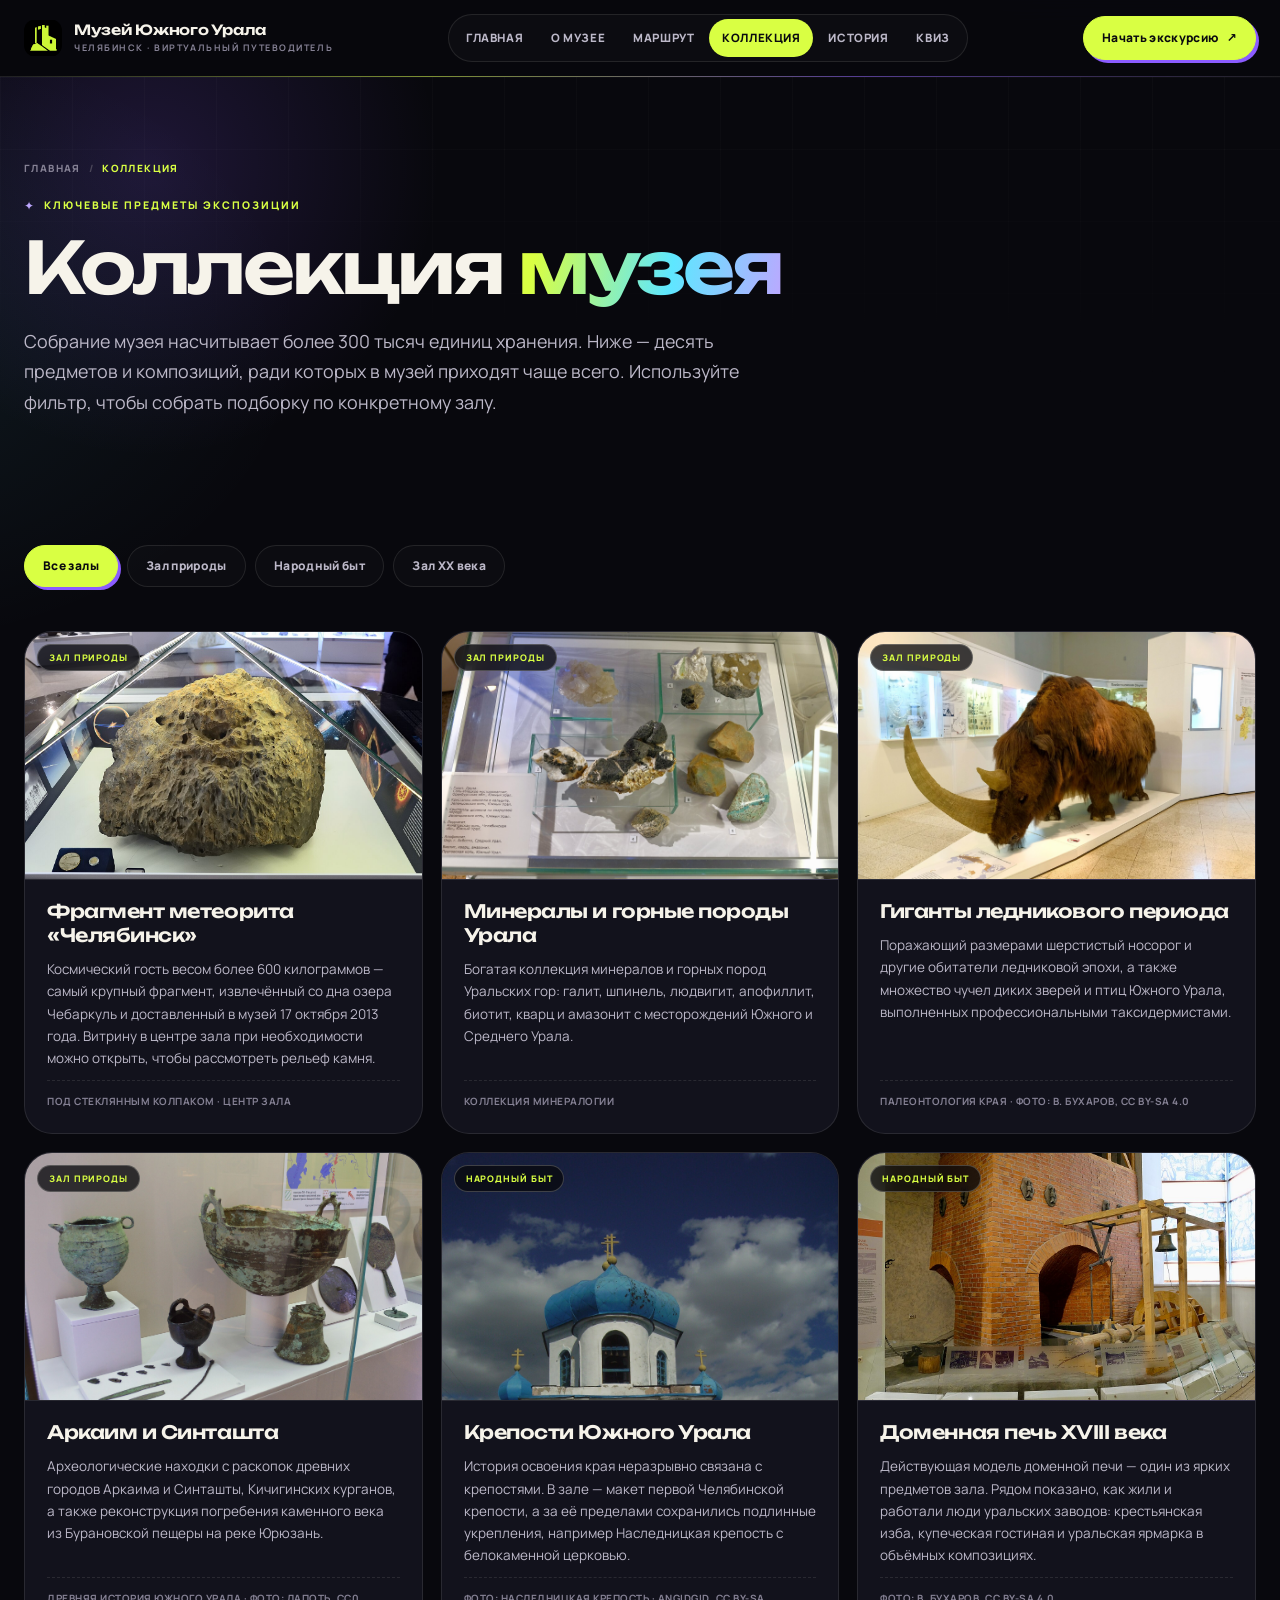
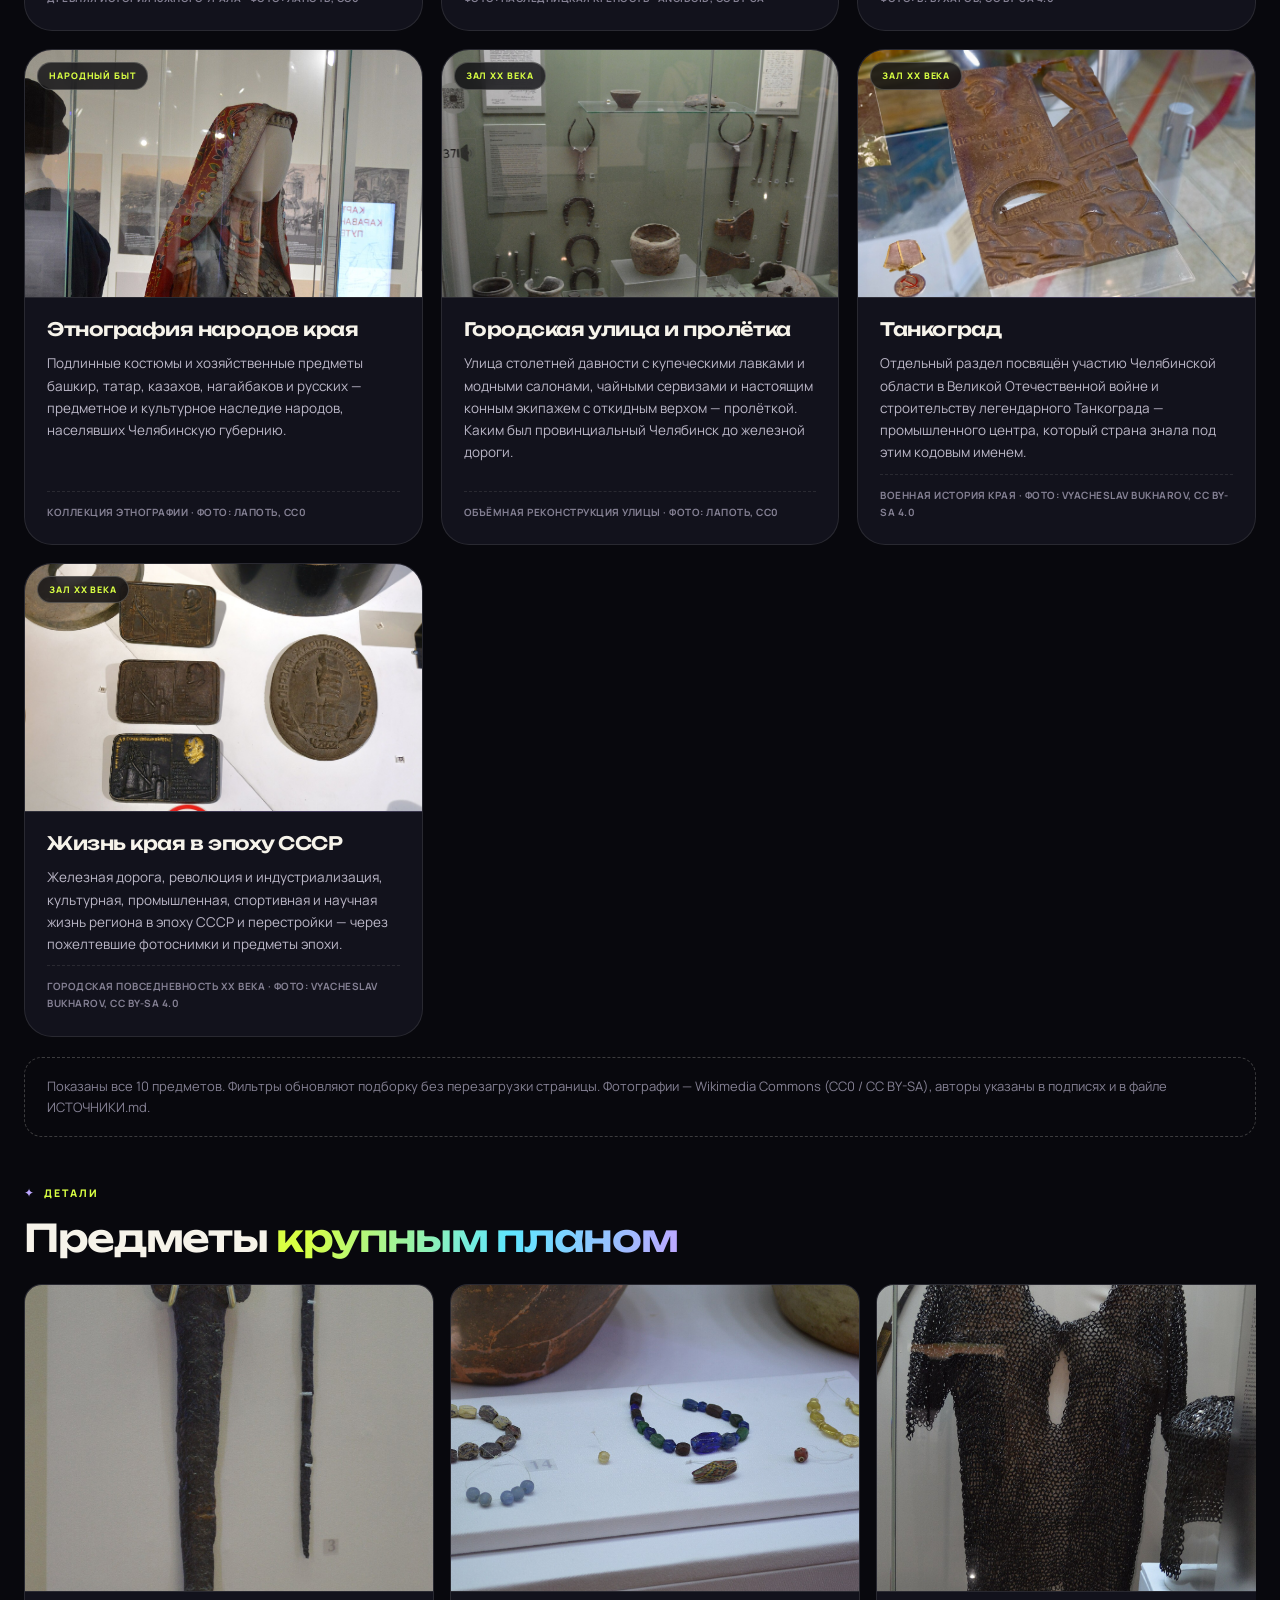
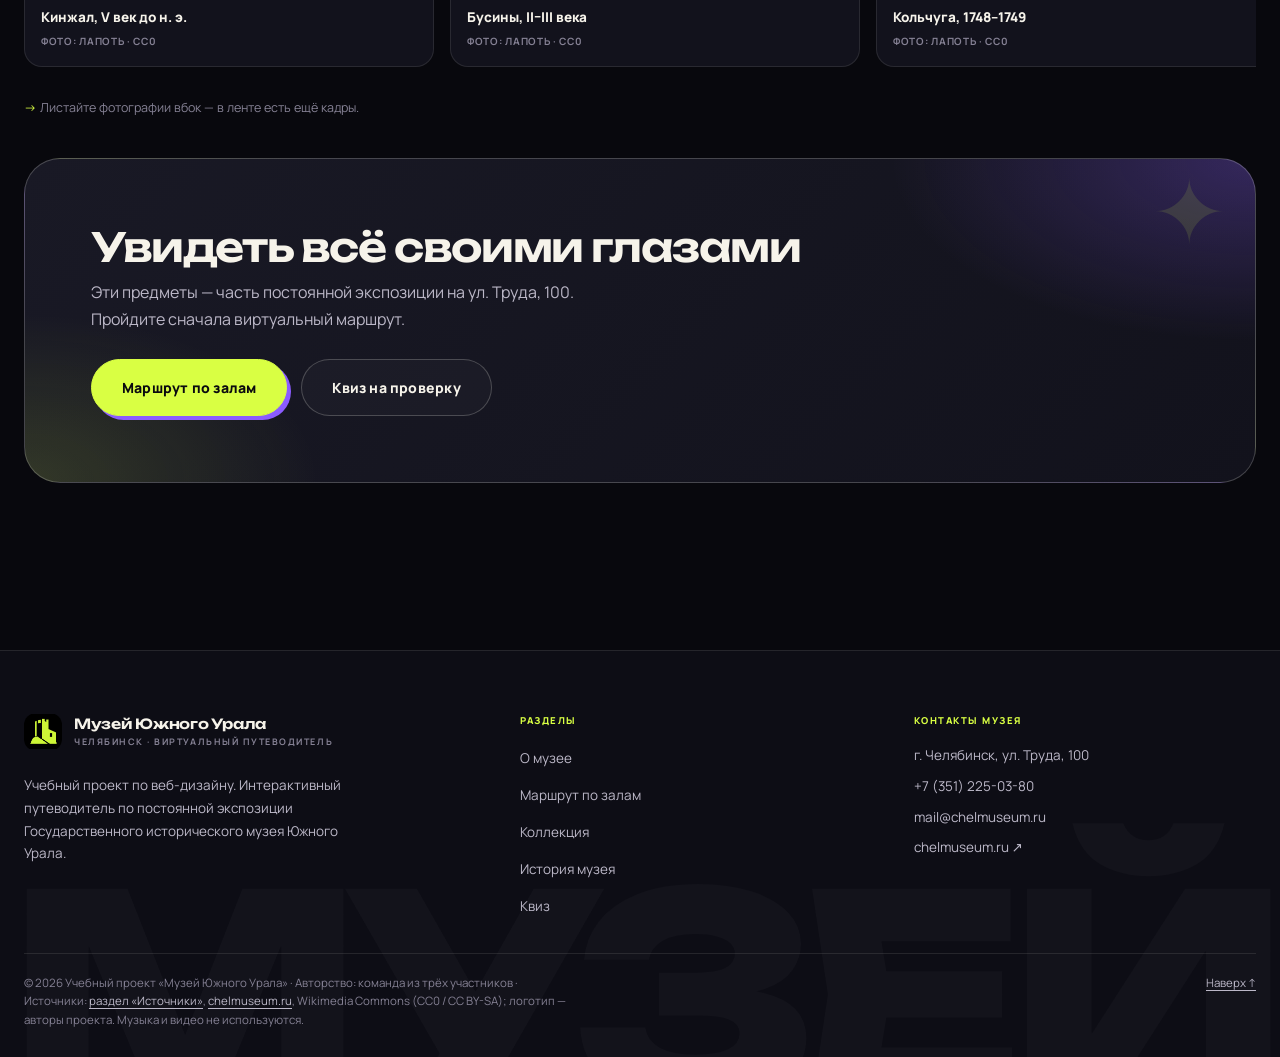
==== commit 95b826cc: "Музей Южного Урала" ====
--- a/collection.html
+++ b/collection.html
@@ -102,7 +102,7 @@
 
           <article class="exhibit" data-hall="hall1">
                         <div class="exhibit-media">
-              <img src="assets/images/129701196636447-med.jpeg" width="1400" height="787" loading="lazy" alt="Шерстистый носорог в экспозиции музея">
+              <img src="assets/images/rhino.jpg" width="1920" height="1077" loading="lazy" alt="Чучело шерстистого носорога в зале природы и древней истории">
               <span class="exhibit-hall">Зал природы</span>
             </div>
             <div class="exhibit-body">
@@ -112,7 +112,7 @@
                 а также множество чучел диких зверей и птиц Южного Урала, выполненных
                 профессиональными таксидермистами.
               </p>
-              <span class="exhibit-note">Палеонтология и зоология края</span>
+              <span class="exhibit-note">Палеонтология края · Фото: В. Бухаров, CC BY-SA 4.0</span>
             </div>
           </article>
 
@@ -153,7 +153,7 @@
 
           <article class="exhibit" data-hall="hall2">
             <div class="exhibit-media">
-              <img src="assets/images/severskaya-domna-7.jpg" width="1400" height="1050" loading="lazy" alt="Действующая модель доменной печи XVIII века в экспозиции">
+              <img src="assets/images/domna-model.jpg" width="1280" height="718" loading="lazy" alt="Модель доменной печи XVIII века в экспозиции «История и народный быт»">
               <span class="exhibit-hall">Народный быт</span>
             </div>
             <div class="exhibit-body">
@@ -163,7 +163,7 @@
                 Рядом показано, как жили и работали люди уральских заводов: крестьянская
                 изба, купеческая гостиная и уральская ярмарка в объёмных композициях.
               </p>
-              <span class="exhibit-note">Реконструкция с оригинальными экспонатами</span>
+              <span class="exhibit-note">Фото: В. Бухаров, CC BY-SA 4.0</span>
             </div>
           </article>
 
@@ -344,7 +344,7 @@
           © <span id="current-year">2026</span> Учебный проект «Музей Южного Урала» ·
           Авторство: команда из трёх участников · Источники: <a href="index.html#sources">раздел «Источники»</a>,
           <a href="https://chelmuseum.ru/" target="_blank" rel="noreferrer">chelmuseum.ru</a>,
-          Wikimedia Commons (CC0 / CC BY-SA). Музыка и видео не используются.
+          Wikimedia Commons (CC0 / CC BY-SA); логотип — авторы проекта. Музыка и видео не используются.
         </p>
         <a href="#main">Наверх ↑</a>
       </div>
